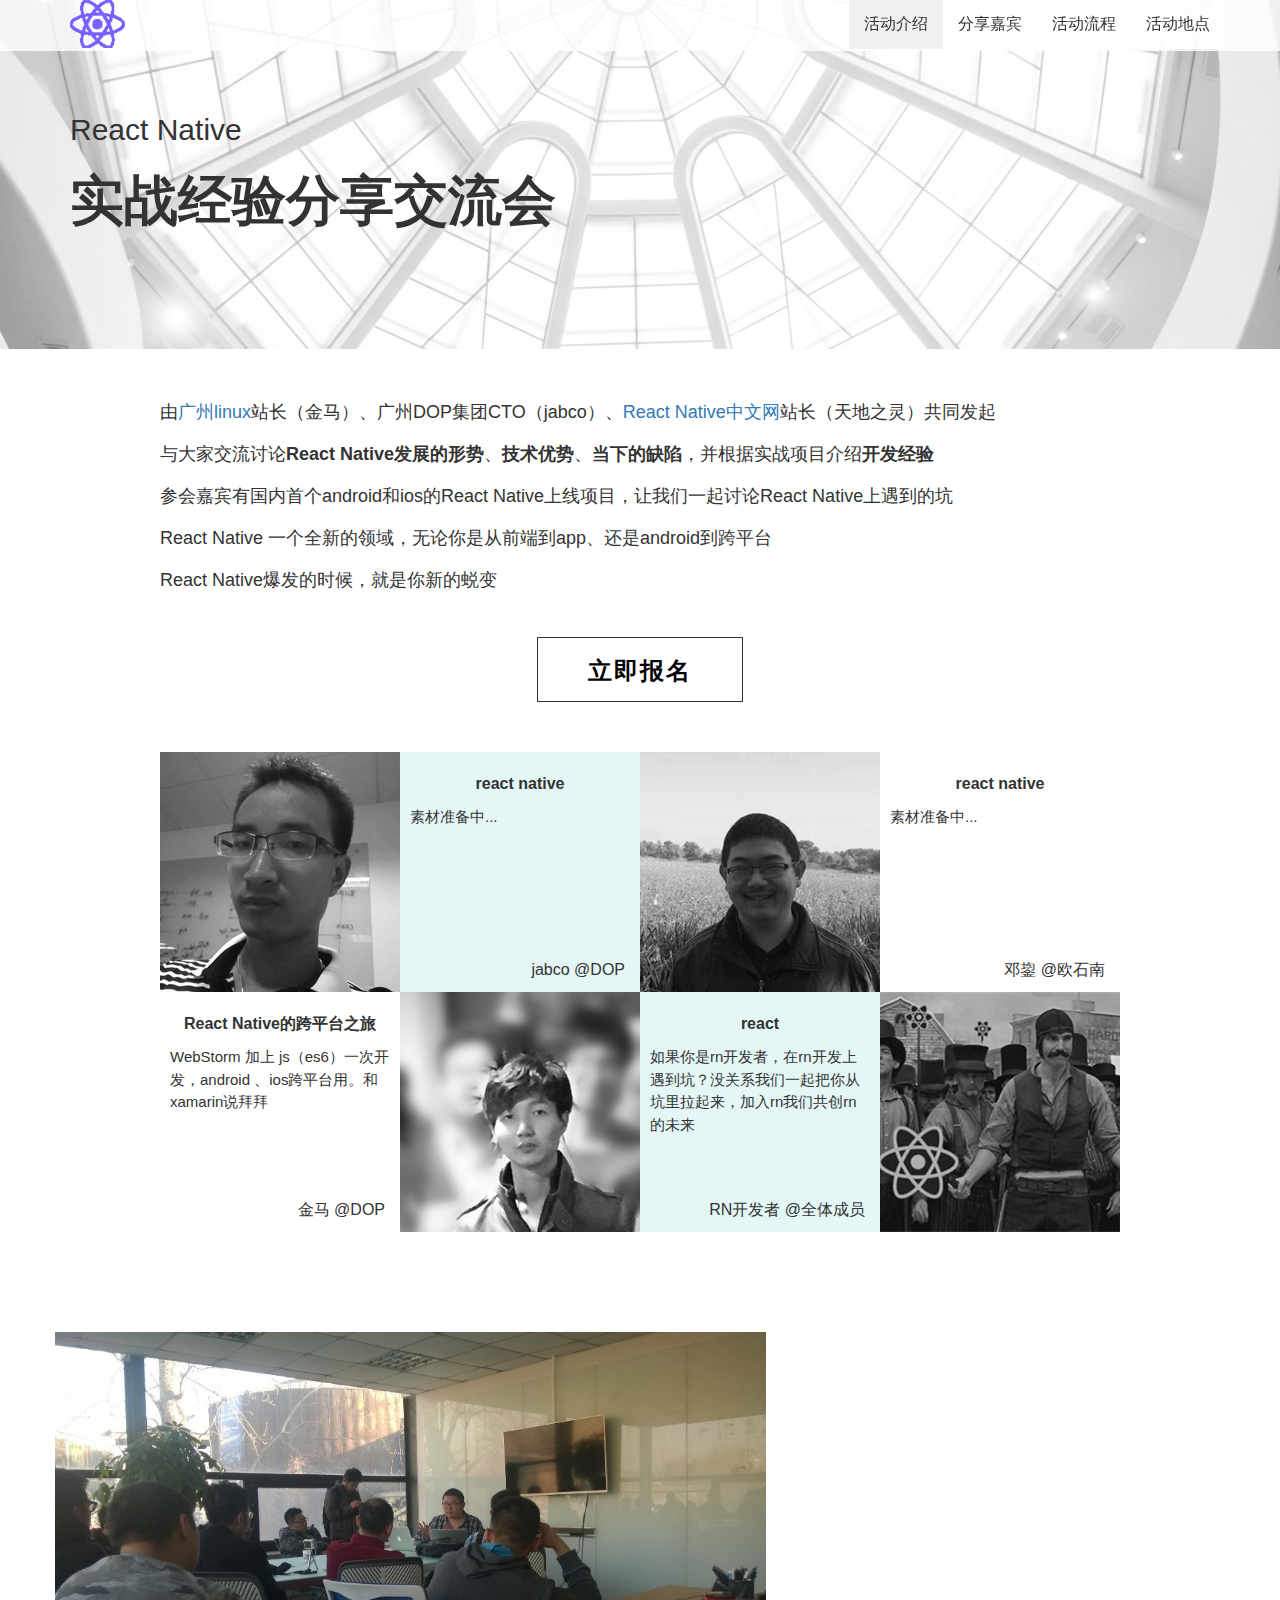
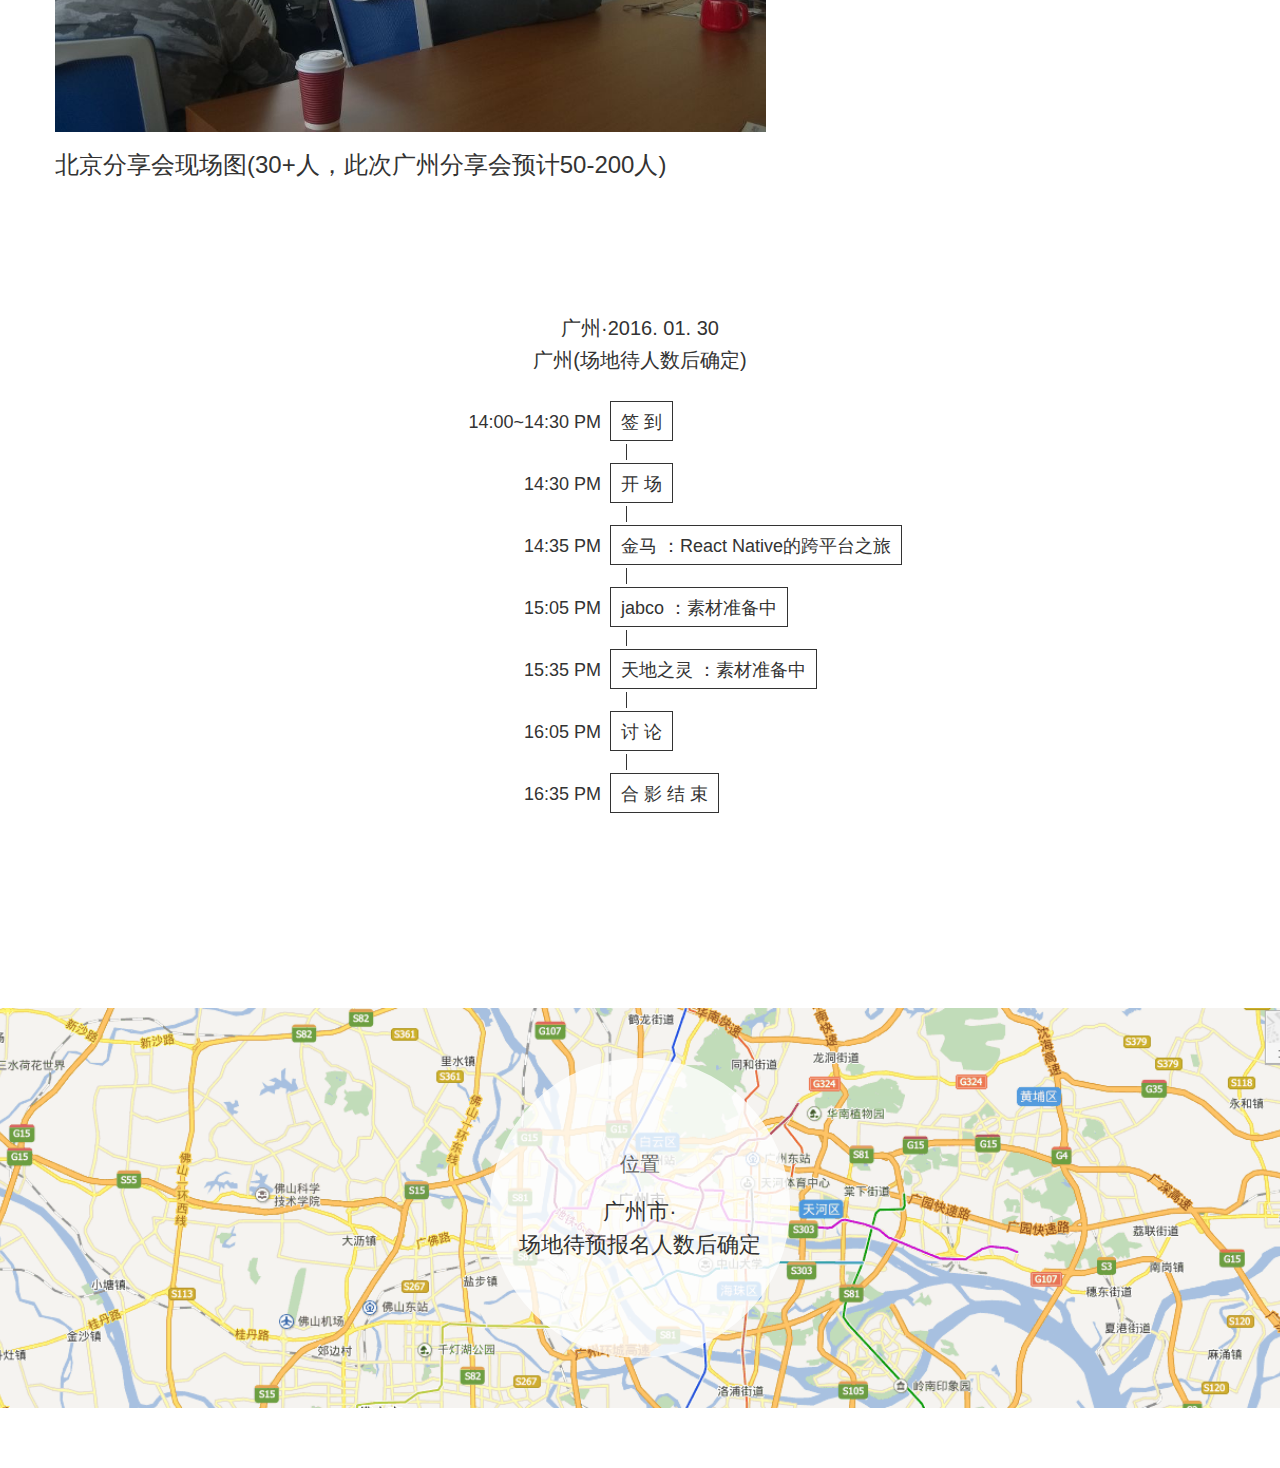
==== index.html @ f15f8cd5 "1111111111111" ====
<!DOCTYPE html>
<html lang="zh">
<head>
    <meta charset="UTF-8">
    <meta http-equiv="Content-type" name="viewport" content="initial-scale=1.0, maximum-scale=1.0, user-scalable=no, width=device-width">
    <meta name="apple-mobile-web-app-capable" content="yes"/>
    <title>React Native 实战经验分享交流会</title>
    <link rel="icon" href="favicon.ico" />
    <link rel="stylesheet" href="bundle.css">
</head>
<body data-spy="scroll" data-target="#page-navbar" data-offset="250">

<header class="navbar navbar-fixed-top" role="banner">
    <div class="container">
        <div class="navbar-header">
            <div> <img src="reactnative.png"  ></div>
            <button class="navbar-toggle collapsed" type="button" data-toggle="collapse" data-target="#page-navbar" aria-controls="page-navbar" aria-expanded="false">
                <span class="sr-only">展开导航</span>
                <span class="icon-bar"></span>
                <span class="icon-bar"></span>
                <span class="icon-bar"></span>
            </button>
        </div>
        <nav id="page-navbar" class="collapse navbar-collapse">
            <ul class="nav navbar-nav navbar-right">
                <li class="active">
                    <a class="scroll" href="#introduce" title="活动介绍">活动介绍</a>
                </li>
                <li>
                    <a class="scroll" href="#speaker" title="分享嘉宾">分享嘉宾</a>
                </li>
                <li>
                    <a class="scroll" href="#arrangement" title="活动流程">活动流程</a>
                </li>
                <li>
                    <a class="scroll" href="#position" title="活动地点">活动地点</a>
                </li>
            </ul>
        </nav>
    </div>
</header>

<section class="hero container-fluid">
    <div class="hero-content container">
        <p class="lead">
            React Native 
        </p>
        <h1>
            实战经验分享交流会
        </h1>
    </div>
</section>
<section id="introduce" class="container">
    <p>
 由<a target="_blank" href="http://www.baidu.com/s?ie=UTF-8&wd=%E5%B9%BF%E5%B7%9Elinux">广州linux</a>站长（金马）、广州DOP集团CTO（jabco）、<a target="_blank" href="http://reactnative.cn">React Native中文网</a>站长（天地之灵）共同发起
  </p>
  <p>
与大家交流讨论<strong>React Native发展的形势</strong>、<strong>技术优势</strong>、<strong>当下的缺陷</strong>，并根据实战项目介绍<strong>开发经验</strong> 
  </p>
  <p>参会嘉宾有国内首个android和ios的React Native上线项目，让我们一起讨论React Native上遇到的坑</p>
  
 <p>React Native 一个全新的领域，无论你是从前端到app、还是android到跨平台</p>

 <p>React Native爆发的时候，就是你新的蜕变</p>
 
    </p>
    <a class="register" href="http://68xg.com/reactnative/" title="立即报名" target="_blank">立即报名</a>

</section>
<section id="speaker" class="container">
    <div class="speaker-card col-md-6">
        <div class="speaker-avatar">
            <img src="1.jpg" alt="jabco @DOP">
        </div>
        <div class="speaker-intro">
            <p class="job">
                jabco @DOP
            </p>
            <p class="title">react native </p>
            <p class="desc">素材准备中...</p>
        </div>
    </div>
    <div class="speaker-card right-card inverse-card col-md-6">
        <div class="speaker-avatar">
            <img src="2.jpg" alt="邓鋆 @欧石南">
        </div>
        <div class="speaker-intro">
            <p class="job">
                邓鋆 @欧石南
            </p>
            <p class="title">react native</p>
            <p class="desc">素材准备中...</p>
        </div>
    </div>
    <div class="speaker-card inverse-card bottom-card col-md-6">
        <div class="speaker-intro">
            <p class="job">
                金马 @DOP
            </p>
            <p class="title">React Native的跨平台之旅</p>
            <p class="desc">WebStorm 加上 js（es6）一次开发，android 、ios跨平台用。和xamarin说拜拜</p>
        </div>
        <div class="speaker-avatar">
            <img src="3.jpg" alt="泽彬 @DOP">
        </div>
    </div>
    <div class="speaker-card right-card bottom-card col-md-6">
        <div class="speaker-intro">
            <p class="job">
               RN开发者 @全体成员
            </p>
            <p class="title">react</p>
            <p class="desc">如果你是rn开发者，在rn开发上遇到坑？没关系我们一起把你从坑里拉起来，加入rn我们共创rn的未来</p>
        </div>
        <div class="speaker-avatar">
            <img src="4.jpg" alt="子浩 @约约">
        </div>
    </div>
		
</section>

<section id="speaker" class="container">
		<img src="bjfxh1.jpg" height="400"><h3>北京分享会现场图(30+人，此次广州分享会预计50-200人)</h3> 
</section>

<section id="arrangement" class="container">
    <h1>
        <i class="iconfont">&#xe600;</i>
        <p>广州·2016. 01. 30</p>
        <p>广州(场地待人数后确定)</p>
    </h1>
    <ul class="schedule">
        <li>
            <div class="item">
                签  到
                <span class="time">14:00~14:30 PM</span>
            </div>
        </li>
        <li>
            <div class="item">
                开  场
                <span class="time">14:30 PM</span>
            </div>
        </li>
        <li>
            <div class="item">
                金马 ：React Native的跨平台之旅
                <span class="time">14:35 PM</span>
            </div>
        </li>
        <li>
            <div class="item">
                jabco ：素材准备中
                <span class="time">15:05 PM</span>
            </div>
        </li>
        <li>
            <div class="item">
                天地之灵 ：素材准备中
                <span class="time">15:35 PM</span>
            </div>
        </li>  
        <li>
            <div class="item">
                讨  论
                <span class="time">16:05 PM</span>
            </div>
        </li>
        <li>
            <div class="item last">
                合 影 结 束
                <span class="time">16:35 PM</span>
            </div>
        </li>
    </ul>
</section>
<section id="position" class="container-fluid">
    <div class="map-info">
        <h1>
            <i class="iconfont">&#xe601;</i>
            位置
        </h1>
        <p>
            广州市·<br/>
            场地待预报名人数后确定<br/>
             
        </p>
    </div>
</section>
<script src="bundle.js"></script>
<section class="footer container">
 
    <div class="copyright">
        <script type="text/javascript">var cnzz_protocol = (("https:" == document.location.protocol) ? " https://" : " http://");document.write(unescape("%3Cspan id='cnzz_stat_icon_5750739'%3E%3C/span%3E%3Cscript src='" + cnzz_protocol + "s6.cnzz.com/stat.php%3Fid%3D5750739%26show%3Dpic' type='text/javascript'%3E%3C/script%3E"));</script>
    </div>
</section>
 
</body>
</html>
---- bundle.css ----
/*!
 * Bootstrap v3.3.5 (http://getbootstrap.com)
 * Copyright 2011-2015 Twitter, Inc.
 * Licensed under MIT (https://github.com/twbs/bootstrap/blob/master/LICENSE)
 */

/*!
 * Generated using the Bootstrap Customizer (http://getbootstrap.com/customize/?id=74b019e244c28b40c7c8)
 * Config saved to config.json and https://gist.github.com/74b019e244c28b40c7c8
 */
/*!
 * Bootstrap v3.3.6 (http://getbootstrap.com)
 * Copyright 2011-2015 Twitter, Inc.
 * Licensed under MIT (https://github.com/twbs/bootstrap/blob/master/LICENSE)
 */
/*! normalize.css v3.0.3 | MIT License | github.com/necolas/normalize.css */html{font-family:sans-serif;-ms-text-size-adjust:100%;-webkit-text-size-adjust:100%}body{margin:0}article,aside,details,figcaption,figure,footer,header,hgroup,main,menu,nav,section,summary{display:block}audio,canvas,progress,video{display:inline-block;vertical-align:baseline}audio:not([controls]){display:none;height:0}[hidden],template{display:none}a{background-color:transparent}a:active,a:hover{outline:0}abbr[title]{border-bottom:1px dotted}b,strong{font-weight:700}dfn{font-style:italic}h1{font-size:2em;margin:.67em 0}mark{background:#ff0;color:#000}small{font-size:80%}sub,sup{font-size:75%;line-height:0;position:relative;vertical-align:baseline}sup{top:-.5em}sub{bottom:-.25em}img{border:0}svg:not(:root){overflow:hidden}figure{margin:1em 40px}hr{box-sizing:content-box;height:0}pre{overflow:auto}code,kbd,pre,samp{font-family:monospace;font-size:1em}button,input,optgroup,select,textarea{color:inherit;font:inherit;margin:0}button{overflow:visible}button,select{text-transform:none}button,html input[type=button],input[type=reset],input[type=submit]{-webkit-appearance:button;cursor:pointer}button[disabled],html input[disabled]{cursor:default}button::-moz-focus-inner,input::-moz-focus-inner{border:0;padding:0}input{line-height:normal}input[type=checkbox],input[type=radio]{box-sizing:border-box;padding:0}input[type=number]::-webkit-inner-spin-button,input[type=number]::-webkit-outer-spin-button{height:auto}input[type=search]{-webkit-appearance:textfield;box-sizing:content-box}input[type=search]::-webkit-search-cancel-button,input[type=search]::-webkit-search-decoration{-webkit-appearance:none}fieldset{border:1px solid silver;margin:0 2px;padding:.35em .625em .75em}legend{border:0;padding:0}textarea{overflow:auto}optgroup{font-weight:700}table{border-collapse:collapse;border-spacing:0}td,th{padding:0}*,:after,:before{box-sizing:border-box}html{font-size:10px;-webkit-tap-highlight-color:rgba(0,0,0,0)}body{font-family:Helvetica Neue,Helvetica,Arial,sans-serif;font-size:14px;line-height:1.42857143;color:#333;background-color:#fff}button,input,select,textarea{font-family:inherit;font-size:inherit;line-height:inherit}a{color:#337ab7;text-decoration:none}a:focus,a:hover{color:#23527c;text-decoration:underline}a:focus{outline:thin dotted;outline:5px auto -webkit-focus-ring-color;outline-offset:-2px}figure{margin:0}img{vertical-align:middle}.img-responsive{display:block;max-width:100%;height:auto}.img-rounded{border-radius:6px}.img-thumbnail{padding:4px;line-height:1.42857143;background-color:#fff;border:1px solid #ddd;border-radius:4px;-webkit-transition:all .2s ease-in-out;transition:all .2s ease-in-out;display:inline-block;max-width:100%;height:auto}.img-circle{border-radius:50%}hr{margin-top:20px;margin-bottom:20px;border:0;border-top:1px solid #eee}.sr-only{position:absolute;width:1px;height:1px;margin:-1px;padding:0;overflow:hidden;clip:rect(0,0,0,0);border:0}.sr-only-focusable:active,.sr-only-focusable:focus{position:static;width:auto;height:auto;margin:0;overflow:visible;clip:auto}[role=button]{cursor:pointer}.h1,.h2,.h3,.h4,.h5,.h6,h1,h2,h3,h4,h5,h6{font-family:inherit;font-weight:500;line-height:1.1;color:inherit}.h1 .small,.h1 small,.h2 .small,.h2 small,.h3 .small,.h3 small,.h4 .small,.h4 small,.h5 .small,.h5 small,.h6 .small,.h6 small,h1 .small,h1 small,h2 .small,h2 small,h3 .small,h3 small,h4 .small,h4 small,h5 .small,h5 small,h6 .small,h6 small{font-weight:400;line-height:1;color:#777}.h1,.h2,.h3,h1,h2,h3{margin-top:20px;margin-bottom:10px}.h1 .small,.h1 small,.h2 .small,.h2 small,.h3 .small,.h3 small,h1 .small,h1 small,h2 .small,h2 small,h3 .small,h3 small{font-size:65%}.h4,.h5,.h6,h4,h5,h6{margin-top:10px;margin-bottom:10px}.h4 .small,.h4 small,.h5 .small,.h5 small,.h6 .small,.h6 small,h4 .small,h4 small,h5 .small,h5 small,h6 .small,h6 small{font-size:75%}.h1,h1{font-size:36px}.h2,h2{font-size:30px}.h3,h3{font-size:24px}.h4,h4{font-size:18px}.h5,h5{font-size:14px}.h6,h6{font-size:12px}p{margin:0 0 10px}.lead{margin-bottom:20px;font-size:16px;font-weight:300;line-height:1.4}@media (min-width:768px){.lead{font-size:21px}}.small,small{font-size:85%}.mark,mark{background-color:#fcf8e3;padding:.2em}.text-left{text-align:left}.text-right{text-align:right}.text-center{text-align:center}.text-justify{text-align:justify}.text-nowrap{white-space:nowrap}.text-lowercase{text-transform:lowercase}.text-uppercase{text-transform:uppercase}.text-capitalize{text-transform:capitalize}.text-muted{color:#777}.text-primary{color:#337ab7}a.text-primary:focus,a.text-primary:hover{color:#286090}.text-success{color:#3c763d}a.text-success:focus,a.text-success:hover{color:#2b542c}.text-info{color:#31708f}a.text-info:focus,a.text-info:hover{color:#245269}.text-warning{color:#8a6d3b}a.text-warning:focus,a.text-warning:hover{color:#66512c}.text-danger{color:#a94442}a.text-danger:focus,a.text-danger:hover{color:#843534}.bg-primary{color:#fff;background-color:#337ab7}a.bg-primary:focus,a.bg-primary:hover{background-color:#286090}.bg-success{background-color:#dff0d8}a.bg-success:focus,a.bg-success:hover{background-color:#c1e2b3}.bg-info{background-color:#d9edf7}a.bg-info:focus,a.bg-info:hover{background-color:#afd9ee}.bg-warning{background-color:#fcf8e3}a.bg-warning:focus,a.bg-warning:hover{background-color:#f7ecb5}.bg-danger{background-color:#f2dede}a.bg-danger:focus,a.bg-danger:hover{background-color:#e4b9b9}.page-header{padding-bottom:9px;margin:40px 0 20px;border-bottom:1px solid #eee}ol,ul{margin-top:0;margin-bottom:10px}ol ol,ol ul,ul ol,ul ul{margin-bottom:0}.list-inline,.list-unstyled{padding-left:0;list-style:none}.list-inline{margin-left:-5px}.list-inline>li{display:inline-block;padding-left:5px;padding-right:5px}dl{margin-top:0;margin-bottom:20px}dd,dt{line-height:1.42857143}dt{font-weight:700}dd{margin-left:0}@media (min-width:768px){.dl-horizontal dt{float:left;width:160px;clear:left;text-align:right;overflow:hidden;text-overflow:ellipsis;white-space:nowrap}.dl-horizontal dd{margin-left:180px}}abbr[data-original-title],abbr[title]{cursor:help;border-bottom:1px dotted #777}.initialism{font-size:90%;text-transform:uppercase}blockquote{padding:10px 20px;margin:0 0 20px;font-size:17.5px;border-left:5px solid #eee}blockquote ol:last-child,blockquote p:last-child,blockquote ul:last-child{margin-bottom:0}blockquote .small,blockquote footer,blockquote small{display:block;font-size:80%;line-height:1.42857143;color:#777}blockquote .small:before,blockquote footer:before,blockquote small:before{content:'\2014   \A0'}.blockquote-reverse,blockquote.pull-right{padding-right:15px;padding-left:0;border-right:5px solid #eee;border-left:0;text-align:right}.blockquote-reverse .small:before,.blockquote-reverse footer:before,.blockquote-reverse small:before,blockquote.pull-right .small:before,blockquote.pull-right footer:before,blockquote.pull-right small:before{content:''}.blockquote-reverse .small:after,.blockquote-reverse footer:after,.blockquote-reverse small:after,blockquote.pull-right .small:after,blockquote.pull-right footer:after,blockquote.pull-right small:after{content:'\A0   \2014'}address{margin-bottom:20px;font-style:normal;line-height:1.42857143}.container{margin-right:auto;margin-left:auto;padding-left:15px;padding-right:15px}@media (min-width:768px){.container{width:750px}}@media (min-width:992px){.container{width:970px}}@media (min-width:1200px){.container{width:1170px}}.container-fluid{margin-right:auto;margin-left:auto;padding-left:15px;padding-right:15px}.row{margin-left:-15px;margin-right:-15px}.col-lg-1,.col-lg-2,.col-lg-3,.col-lg-4,.col-lg-5,.col-lg-6,.col-lg-7,.col-lg-8,.col-lg-9,.col-lg-10,.col-lg-11,.col-lg-12,.col-md-1,.col-md-2,.col-md-3,.col-md-4,.col-md-5,.col-md-6,.col-md-7,.col-md-8,.col-md-9,.col-md-10,.col-md-11,.col-md-12,.col-sm-1,.col-sm-2,.col-sm-3,.col-sm-4,.col-sm-5,.col-sm-6,.col-sm-7,.col-sm-8,.col-sm-9,.col-sm-10,.col-sm-11,.col-sm-12,.col-xs-1,.col-xs-2,.col-xs-3,.col-xs-4,.col-xs-5,.col-xs-6,.col-xs-7,.col-xs-8,.col-xs-9,.col-xs-10,.col-xs-11,.col-xs-12{position:relative;min-height:1px;padding-left:15px;padding-right:15px}.col-xs-1,.col-xs-2,.col-xs-3,.col-xs-4,.col-xs-5,.col-xs-6,.col-xs-7,.col-xs-8,.col-xs-9,.col-xs-10,.col-xs-11,.col-xs-12{float:left}.col-xs-12{width:100%}.col-xs-11{width:91.66666667%}.col-xs-10{width:83.33333333%}.col-xs-9{width:75%}.col-xs-8{width:66.66666667%}.col-xs-7{width:58.33333333%}.col-xs-6{width:50%}.col-xs-5{width:41.66666667%}.col-xs-4{width:33.33333333%}.col-xs-3{width:25%}.col-xs-2{width:16.66666667%}.col-xs-1{width:8.33333333%}.col-xs-pull-12{right:100%}.col-xs-pull-11{right:91.66666667%}.col-xs-pull-10{right:83.33333333%}.col-xs-pull-9{right:75%}.col-xs-pull-8{right:66.66666667%}.col-xs-pull-7{right:58.33333333%}.col-xs-pull-6{right:50%}.col-xs-pull-5{right:41.66666667%}.col-xs-pull-4{right:33.33333333%}.col-xs-pull-3{right:25%}.col-xs-pull-2{right:16.66666667%}.col-xs-pull-1{right:8.33333333%}.col-xs-pull-0{right:auto}.col-xs-push-12{left:100%}.col-xs-push-11{left:91.66666667%}.col-xs-push-10{left:83.33333333%}.col-xs-push-9{left:75%}.col-xs-push-8{left:66.66666667%}.col-xs-push-7{left:58.33333333%}.col-xs-push-6{left:50%}.col-xs-push-5{left:41.66666667%}.col-xs-push-4{left:33.33333333%}.col-xs-push-3{left:25%}.col-xs-push-2{left:16.66666667%}.col-xs-push-1{left:8.33333333%}.col-xs-push-0{left:auto}.col-xs-offset-12{margin-left:100%}.col-xs-offset-11{margin-left:91.66666667%}.col-xs-offset-10{margin-left:83.33333333%}.col-xs-offset-9{margin-left:75%}.col-xs-offset-8{margin-left:66.66666667%}.col-xs-offset-7{margin-left:58.33333333%}.col-xs-offset-6{margin-left:50%}.col-xs-offset-5{margin-left:41.66666667%}.col-xs-offset-4{margin-left:33.33333333%}.col-xs-offset-3{margin-left:25%}.col-xs-offset-2{margin-left:16.66666667%}.col-xs-offset-1{margin-left:8.33333333%}.col-xs-offset-0{margin-left:0}@media (min-width:768px){.col-sm-1,.col-sm-2,.col-sm-3,.col-sm-4,.col-sm-5,.col-sm-6,.col-sm-7,.col-sm-8,.col-sm-9,.col-sm-10,.col-sm-11,.col-sm-12{float:left}.col-sm-12{width:100%}.col-sm-11{width:91.66666667%}.col-sm-10{width:83.33333333%}.col-sm-9{width:75%}.col-sm-8{width:66.66666667%}.col-sm-7{width:58.33333333%}.col-sm-6{width:50%}.col-sm-5{width:41.66666667%}.col-sm-4{width:33.33333333%}.col-sm-3{width:25%}.col-sm-2{width:16.66666667%}.col-sm-1{width:8.33333333%}.col-sm-pull-12{right:100%}.col-sm-pull-11{right:91.66666667%}.col-sm-pull-10{right:83.33333333%}.col-sm-pull-9{right:75%}.col-sm-pull-8{right:66.66666667%}.col-sm-pull-7{right:58.33333333%}.col-sm-pull-6{right:50%}.col-sm-pull-5{right:41.66666667%}.col-sm-pull-4{right:33.33333333%}.col-sm-pull-3{right:25%}.col-sm-pull-2{right:16.66666667%}.col-sm-pull-1{right:8.33333333%}.col-sm-pull-0{right:auto}.col-sm-push-12{left:100%}.col-sm-push-11{left:91.66666667%}.col-sm-push-10{left:83.33333333%}.col-sm-push-9{left:75%}.col-sm-push-8{left:66.66666667%}.col-sm-push-7{left:58.33333333%}.col-sm-push-6{left:50%}.col-sm-push-5{left:41.66666667%}.col-sm-push-4{left:33.33333333%}.col-sm-push-3{left:25%}.col-sm-push-2{left:16.66666667%}.col-sm-push-1{left:8.33333333%}.col-sm-push-0{left:auto}.col-sm-offset-12{margin-left:100%}.col-sm-offset-11{margin-left:91.66666667%}.col-sm-offset-10{margin-left:83.33333333%}.col-sm-offset-9{margin-left:75%}.col-sm-offset-8{margin-left:66.66666667%}.col-sm-offset-7{margin-left:58.33333333%}.col-sm-offset-6{margin-left:50%}.col-sm-offset-5{margin-left:41.66666667%}.col-sm-offset-4{margin-left:33.33333333%}.col-sm-offset-3{margin-left:25%}.col-sm-offset-2{margin-left:16.66666667%}.col-sm-offset-1{margin-left:8.33333333%}.col-sm-offset-0{margin-left:0}}@media (min-width:992px){.col-md-1,.col-md-2,.col-md-3,.col-md-4,.col-md-5,.col-md-6,.col-md-7,.col-md-8,.col-md-9,.col-md-10,.col-md-11,.col-md-12{float:left}.col-md-12{width:100%}.col-md-11{width:91.66666667%}.col-md-10{width:83.33333333%}.col-md-9{width:75%}.col-md-8{width:66.66666667%}.col-md-7{width:58.33333333%}.col-md-6{width:50%}.col-md-5{width:41.66666667%}.col-md-4{width:33.33333333%}.col-md-3{width:25%}.col-md-2{width:16.66666667%}.col-md-1{width:8.33333333%}.col-md-pull-12{right:100%}.col-md-pull-11{right:91.66666667%}.col-md-pull-10{right:83.33333333%}.col-md-pull-9{right:75%}.col-md-pull-8{right:66.66666667%}.col-md-pull-7{right:58.33333333%}.col-md-pull-6{right:50%}.col-md-pull-5{right:41.66666667%}.col-md-pull-4{right:33.33333333%}.col-md-pull-3{right:25%}.col-md-pull-2{right:16.66666667%}.col-md-pull-1{right:8.33333333%}.col-md-pull-0{right:auto}.col-md-push-12{left:100%}.col-md-push-11{left:91.66666667%}.col-md-push-10{left:83.33333333%}.col-md-push-9{left:75%}.col-md-push-8{left:66.66666667%}.col-md-push-7{left:58.33333333%}.col-md-push-6{left:50%}.col-md-push-5{left:41.66666667%}.col-md-push-4{left:33.33333333%}.col-md-push-3{left:25%}.col-md-push-2{left:16.66666667%}.col-md-push-1{left:8.33333333%}.col-md-push-0{left:auto}.col-md-offset-12{margin-left:100%}.col-md-offset-11{margin-left:91.66666667%}.col-md-offset-10{margin-left:83.33333333%}.col-md-offset-9{margin-left:75%}.col-md-offset-8{margin-left:66.66666667%}.col-md-offset-7{margin-left:58.33333333%}.col-md-offset-6{margin-left:50%}.col-md-offset-5{margin-left:41.66666667%}.col-md-offset-4{margin-left:33.33333333%}.col-md-offset-3{margin-left:25%}.col-md-offset-2{margin-left:16.66666667%}.col-md-offset-1{margin-left:8.33333333%}.col-md-offset-0{margin-left:0}}@media (min-width:1200px){.col-lg-1,.col-lg-2,.col-lg-3,.col-lg-4,.col-lg-5,.col-lg-6,.col-lg-7,.col-lg-8,.col-lg-9,.col-lg-10,.col-lg-11,.col-lg-12{float:left}.col-lg-12{width:100%}.col-lg-11{width:91.66666667%}.col-lg-10{width:83.33333333%}.col-lg-9{width:75%}.col-lg-8{width:66.66666667%}.col-lg-7{width:58.33333333%}.col-lg-6{width:50%}.col-lg-5{width:41.66666667%}.col-lg-4{width:33.33333333%}.col-lg-3{width:25%}.col-lg-2{width:16.66666667%}.col-lg-1{width:8.33333333%}.col-lg-pull-12{right:100%}.col-lg-pull-11{right:91.66666667%}.col-lg-pull-10{right:83.33333333%}.col-lg-pull-9{right:75%}.col-lg-pull-8{right:66.66666667%}.col-lg-pull-7{right:58.33333333%}.col-lg-pull-6{right:50%}.col-lg-pull-5{right:41.66666667%}.col-lg-pull-4{right:33.33333333%}.col-lg-pull-3{right:25%}.col-lg-pull-2{right:16.66666667%}.col-lg-pull-1{right:8.33333333%}.col-lg-pull-0{right:auto}.col-lg-push-12{left:100%}.col-lg-push-11{left:91.66666667%}.col-lg-push-10{left:83.33333333%}.col-lg-push-9{left:75%}.col-lg-push-8{left:66.66666667%}.col-lg-push-7{left:58.33333333%}.col-lg-push-6{left:50%}.col-lg-push-5{left:41.66666667%}.col-lg-push-4{left:33.33333333%}.col-lg-push-3{left:25%}.col-lg-push-2{left:16.66666667%}.col-lg-push-1{left:8.33333333%}.col-lg-push-0{left:auto}.col-lg-offset-12{margin-left:100%}.col-lg-offset-11{margin-left:91.66666667%}.col-lg-offset-10{margin-left:83.33333333%}.col-lg-offset-9{margin-left:75%}.col-lg-offset-8{margin-left:66.66666667%}.col-lg-offset-7{margin-left:58.33333333%}.col-lg-offset-6{margin-left:50%}.col-lg-offset-5{margin-left:41.66666667%}.col-lg-offset-4{margin-left:33.33333333%}.col-lg-offset-3{margin-left:25%}.col-lg-offset-2{margin-left:16.66666667%}.col-lg-offset-1{margin-left:8.33333333%}.col-lg-offset-0{margin-left:0}}fieldset{margin:0;min-width:0}fieldset,legend{padding:0;border:0}legend{display:block;width:100%;margin-bottom:20px;font-size:21px;line-height:inherit;color:#333;border-bottom:1px solid #e5e5e5}label{display:inline-block;max-width:100%;margin-bottom:5px;font-weight:700}input[type=search]{box-sizing:border-box}input[type=checkbox],input[type=radio]{margin:4px 0 0;margin-top:1px\9;line-height:normal}input[type=file]{display:block}input[type=range]{display:block;width:100%}select[multiple],select[size]{height:auto}input[type=checkbox]:focus,input[type=file]:focus,input[type=radio]:focus{outline:thin dotted;outline:5px auto -webkit-focus-ring-color;outline-offset:-2px}output{padding-top:7px}.form-control,output{display:block;font-size:14px;line-height:1.42857143;color:#555}.form-control{width:100%;height:34px;padding:6px 12px;background-color:#fff;background-image:none;border:1px solid #ccc;border-radius:4px;box-shadow:inset 0 1px 1px rgba(0,0,0,.075);-webkit-transition:border-color ease-in-out .15s,-webkit-box-shadow ease-in-out .15s;transition:border-color ease-in-out .15s,box-shadow ease-in-out .15s}.form-control:focus{border-color:#66afe9;outline:0;box-shadow:inset 0 1px 1px rgba(0,0,0,.075),0 0 8px rgba(102,175,233,.6)}.form-control::-moz-placeholder{color:#999;opacity:1}.form-control:-ms-input-placeholder{color:#999}.form-control::-webkit-input-placeholder{color:#999}.form-control::-ms-expand{border:0;background-color:transparent}.form-control[disabled],.form-control[readonly],fieldset[disabled] .form-control{background-color:#eee;opacity:1}.form-control[disabled],fieldset[disabled] .form-control{cursor:not-allowed}textarea.form-control{height:auto}input[type=search]{-webkit-appearance:none}@media screen and (-webkit-min-device-pixel-ratio:0){input[type=date].form-control,input[type=datetime-local].form-control,input[type=month].form-control,input[type=time].form-control{line-height:34px}.input-group-sm input[type=date],.input-group-sm input[type=datetime-local],.input-group-sm input[type=month],.input-group-sm input[type=time],input[type=date].input-sm,input[type=datetime-local].input-sm,input[type=month].input-sm,input[type=time].input-sm{line-height:30px}.input-group-lg input[type=date],.input-group-lg input[type=datetime-local],.input-group-lg input[type=month],.input-group-lg input[type=time],input[type=date].input-lg,input[type=datetime-local].input-lg,input[type=month].input-lg,input[type=time].input-lg{line-height:46px}}.form-group{margin-bottom:15px}.checkbox,.radio{position:relative;display:block;margin-top:10px;margin-bottom:10px}.checkbox label,.radio label{min-height:20px;padding-left:20px;margin-bottom:0;font-weight:400;cursor:pointer}.checkbox-inline input[type=checkbox],.checkbox input[type=checkbox],.radio-inline input[type=radio],.radio input[type=radio]{position:absolute;margin-left:-20px;margin-top:4px\9}.checkbox+.checkbox,.radio+.radio{margin-top:-5px}.checkbox-inline,.radio-inline{position:relative;display:inline-block;padding-left:20px;margin-bottom:0;vertical-align:middle;font-weight:400;cursor:pointer}.checkbox-inline+.checkbox-inline,.radio-inline+.radio-inline{margin-top:0;margin-left:10px}.checkbox-inline.disabled,.checkbox.disabled label,.radio-inline.disabled,.radio.disabled label,fieldset[disabled] .checkbox-inline,fieldset[disabled] .checkbox label,fieldset[disabled] .radio-inline,fieldset[disabled] .radio label,fieldset[disabled] input[type=checkbox],fieldset[disabled] input[type=radio],input[type=checkbox].disabled,input[type=checkbox][disabled],input[type=radio].disabled,input[type=radio][disabled]{cursor:not-allowed}.form-control-static{padding-top:7px;padding-bottom:7px;margin-bottom:0;min-height:34px}.form-control-static.input-lg,.form-control-static.input-sm{padding-left:0;padding-right:0}.input-sm{height:30px;padding:5px 10px;font-size:12px;line-height:1.5;border-radius:3px}select.input-sm{height:30px;line-height:30px}select[multiple].input-sm,textarea.input-sm{height:auto}.form-group-sm .form-control{height:30px;padding:5px 10px;font-size:12px;line-height:1.5;border-radius:3px}.form-group-sm select.form-control{height:30px;line-height:30px}.form-group-sm select[multiple].form-control,.form-group-sm textarea.form-control{height:auto}.form-group-sm .form-control-static{height:30px;min-height:32px;padding:6px 10px;font-size:12px;line-height:1.5}.input-lg{height:46px;padding:10px 16px;font-size:18px;line-height:1.3333333;border-radius:6px}select.input-lg{height:46px;line-height:46px}select[multiple].input-lg,textarea.input-lg{height:auto}.form-group-lg .form-control{height:46px;padding:10px 16px;font-size:18px;line-height:1.3333333;border-radius:6px}.form-group-lg select.form-control{height:46px;line-height:46px}.form-group-lg select[multiple].form-control,.form-group-lg textarea.form-control{height:auto}.form-group-lg .form-control-static{height:46px;min-height:38px;padding:11px 16px;font-size:18px;line-height:1.3333333}.has-feedback{position:relative}.has-feedback .form-control{padding-right:42.5px}.form-control-feedback{position:absolute;top:0;right:0;z-index:2;display:block;width:34px;height:34px;line-height:34px;text-align:center;pointer-events:none}.form-group-lg .form-control+.form-control-feedback,.input-group-lg+.form-control-feedback,.input-lg+.form-control-feedback{width:46px;height:46px;line-height:46px}.form-group-sm .form-control+.form-control-feedback,.input-group-sm+.form-control-feedback,.input-sm+.form-control-feedback{width:30px;height:30px;line-height:30px}.has-success .checkbox,.has-success .checkbox-inline,.has-success.checkbox-inline label,.has-success.checkbox label,.has-success .control-label,.has-success .help-block,.has-success .radio,.has-success .radio-inline,.has-success.radio-inline label,.has-success.radio label{color:#3c763d}.has-success .form-control{border-color:#3c763d;box-shadow:inset 0 1px 1px rgba(0,0,0,.075)}.has-success .form-control:focus{border-color:#2b542c;box-shadow:inset 0 1px 1px rgba(0,0,0,.075),0 0 6px #67b168}.has-success .input-group-addon{color:#3c763d;border-color:#3c763d;background-color:#dff0d8}.has-success .form-control-feedback{color:#3c763d}.has-warning .checkbox,.has-warning .checkbox-inline,.has-warning.checkbox-inline label,.has-warning.checkbox label,.has-warning .control-label,.has-warning .help-block,.has-warning .radio,.has-warning .radio-inline,.has-warning.radio-inline label,.has-warning.radio label{color:#8a6d3b}.has-warning .form-control{border-color:#8a6d3b;box-shadow:inset 0 1px 1px rgba(0,0,0,.075)}.has-warning .form-control:focus{border-color:#66512c;box-shadow:inset 0 1px 1px rgba(0,0,0,.075),0 0 6px #c0a16b}.has-warning .input-group-addon{color:#8a6d3b;border-color:#8a6d3b;background-color:#fcf8e3}.has-warning .form-control-feedback{color:#8a6d3b}.has-error .checkbox,.has-error .checkbox-inline,.has-error.checkbox-inline label,.has-error.checkbox label,.has-error .control-label,.has-error .help-block,.has-error .radio,.has-error .radio-inline,.has-error.radio-inline label,.has-error.radio label{color:#a94442}.has-error .form-control{border-color:#a94442;box-shadow:inset 0 1px 1px rgba(0,0,0,.075)}.has-error .form-control:focus{border-color:#843534;box-shadow:inset 0 1px 1px rgba(0,0,0,.075),0 0 6px #ce8483}.has-error .input-group-addon{color:#a94442;border-color:#a94442;background-color:#f2dede}.has-error .form-control-feedback{color:#a94442}.has-feedback label~.form-control-feedback{top:25px}.has-feedback label.sr-only~.form-control-feedback{top:0}.help-block{display:block;margin-top:5px;margin-bottom:10px;color:#737373}@media (min-width:768px){.form-inline .form-group{display:inline-block;margin-bottom:0;vertical-align:middle}.form-inline .form-control{display:inline-block;width:auto;vertical-align:middle}.form-inline .form-control-static{display:inline-block}.form-inline .input-group{display:inline-table;vertical-align:middle}.form-inline .input-group .form-control,.form-inline .input-group .input-group-addon,.form-inline .input-group .input-group-btn{width:auto}.form-inline .input-group>.form-control{width:100%}.form-inline .control-label{margin-bottom:0;vertical-align:middle}.form-inline .checkbox,.form-inline .radio{display:inline-block;margin-top:0;margin-bottom:0;vertical-align:middle}.form-inline .checkbox label,.form-inline .radio label{padding-left:0}.form-inline .checkbox input[type=checkbox],.form-inline .radio input[type=radio]{position:relative;margin-left:0}.form-inline .has-feedback .form-control-feedback{top:0}}.form-horizontal .checkbox,.form-horizontal .checkbox-inline,.form-horizontal .radio,.form-horizontal .radio-inline{margin-top:0;margin-bottom:0;padding-top:7px}.form-horizontal .checkbox,.form-horizontal .radio{min-height:27px}.form-horizontal .form-group{margin-left:-15px;margin-right:-15px}@media (min-width:768px){.form-horizontal .control-label{text-align:right;margin-bottom:0;padding-top:7px}}.form-horizontal .has-feedback .form-control-feedback{right:15px}@media (min-width:768px){.form-horizontal .form-group-lg .control-label{padding-top:11px;font-size:18px}}@media (min-width:768px){.form-horizontal .form-group-sm .control-label{padding-top:6px;font-size:12px}}.fade{opacity:0;-webkit-transition:opacity .15s linear;transition:opacity .15s linear}.fade.in{opacity:1}.collapse{display:none}.collapse.in{display:block}tr.collapse.in{display:table-row}tbody.collapse.in{display:table-row-group}.collapsing{position:relative;height:0;overflow:hidden;-webkit-transition-property:height,visibility;transition-property:height,visibility;-webkit-transition-duration:.35s;transition-duration:.35s;-webkit-transition-timing-function:ease;transition-timing-function:ease}.nav{margin-bottom:0;padding-left:0;list-style:none}.nav>li,.nav>li>a{position:relative;display:block}.nav>li>a{padding:10px 15px}.nav>li>a:focus,.nav>li>a:hover{text-decoration:none;background-color:#eee}.nav>li.disabled>a{color:#777}.nav>li.disabled>a:focus,.nav>li.disabled>a:hover{color:#777;text-decoration:none;background-color:transparent;cursor:not-allowed}.nav .open>a,.nav .open>a:focus,.nav .open>a:hover{background-color:#eee;border-color:#337ab7}.nav .nav-divider{height:1px;margin:9px 0;overflow:hidden;background-color:#e5e5e5}.nav>li>a>img{max-width:none}.nav-tabs{border-bottom:1px solid #ddd}.nav-tabs>li{float:left;margin-bottom:-1px}.nav-tabs>li>a{margin-right:2px;line-height:1.42857143;border:1px solid transparent;border-radius:4px 4px 0 0}.nav-tabs>li>a:hover{border-color:#eee #eee #ddd}.nav-tabs>li.active>a,.nav-tabs>li.active>a:focus,.nav-tabs>li.active>a:hover{color:#555;background-color:#fff;border:1px solid #ddd;border-bottom-color:transparent;cursor:default}.nav-tabs.nav-justified{width:100%;border-bottom:0}.nav-tabs.nav-justified>li{float:none}.nav-tabs.nav-justified>li>a{text-align:center;margin-bottom:5px}.nav-tabs.nav-justified>.dropdown .dropdown-menu{top:auto;left:auto}@media (min-width:768px){.nav-tabs.nav-justified>li{display:table-cell;width:1%}.nav-tabs.nav-justified>li>a{margin-bottom:0}}.nav-tabs.nav-justified>li>a{margin-right:0;border-radius:4px}.nav-tabs.nav-justified>.active>a,.nav-tabs.nav-justified>.active>a:focus,.nav-tabs.nav-justified>.active>a:hover{border:1px solid #ddd}@media (min-width:768px){.nav-tabs.nav-justified>li>a{border-bottom:1px solid #ddd;border-radius:4px 4px 0 0}.nav-tabs.nav-justified>.active>a,.nav-tabs.nav-justified>.active>a:focus,.nav-tabs.nav-justified>.active>a:hover{border-bottom-color:#fff}}.nav-pills>li{float:left}.nav-pills>li>a{border-radius:4px}.nav-pills>li+li{margin-left:2px}.nav-pills>li.active>a,.nav-pills>li.active>a:focus,.nav-pills>li.active>a:hover{color:#fff;background-color:#337ab7}.nav-stacked>li{float:none}.nav-stacked>li+li{margin-top:2px;margin-left:0}.nav-justified{width:100%}.nav-justified>li{float:none}.nav-justified>li>a{text-align:center;margin-bottom:5px}.nav-justified>.dropdown .dropdown-menu{top:auto;left:auto}@media (min-width:768px){.nav-justified>li{display:table-cell;width:1%}.nav-justified>li>a{margin-bottom:0}}.nav-tabs-justified{border-bottom:0}.nav-tabs-justified>li>a{margin-right:0;border-radius:4px}.nav-tabs-justified>.active>a,.nav-tabs-justified>.active>a:focus,.nav-tabs-justified>.active>a:hover{border:1px solid #ddd}@media (min-width:768px){.nav-tabs-justified>li>a{border-bottom:1px solid #ddd;border-radius:4px 4px 0 0}.nav-tabs-justified>.active>a,.nav-tabs-justified>.active>a:focus,.nav-tabs-justified>.active>a:hover{border-bottom-color:#fff}}.tab-content>.tab-pane{display:none}.tab-content>.active{display:block}.nav-tabs .dropdown-menu{margin-top:-1px;border-top-right-radius:0;border-top-left-radius:0}.navbar{position:relative;min-height:50px;margin-bottom:20px;border:1px solid transparent}@media (min-width:768px){.navbar{border-radius:4px}}@media (min-width:768px){.navbar-header{float:left}}.navbar-collapse{overflow-x:visible;padding-right:15px;padding-left:15px;border-top:1px solid transparent;box-shadow:inset 0 1px 0 hsla(0,0%,100%,.1);-webkit-overflow-scrolling:touch}.navbar-collapse.in{overflow-y:auto}@media (min-width:768px){.navbar-collapse{width:auto;border-top:0;box-shadow:none}.navbar-collapse.collapse{display:block!important;height:auto!important;padding-bottom:0;overflow:visible!important}.navbar-collapse.in{overflow-y:visible}.navbar-fixed-bottom .navbar-collapse,.navbar-fixed-top .navbar-collapse,.navbar-static-top .navbar-collapse{padding-left:0;padding-right:0}}.navbar-fixed-bottom .navbar-collapse,.navbar-fixed-top .navbar-collapse{max-height:340px}@media (max-device-width:480px) and (orientation:landscape){.navbar-fixed-bottom .navbar-collapse,.navbar-fixed-top .navbar-collapse{max-height:200px}}.container-fluid>.navbar-collapse,.container-fluid>.navbar-header,.container>.navbar-collapse,.container>.navbar-header{margin-right:-15px;margin-left:-15px}@media (min-width:768px){.container-fluid>.navbar-collapse,.container-fluid>.navbar-header,.container>.navbar-collapse,.container>.navbar-header{margin-right:0;margin-left:0}}.navbar-static-top{z-index:1000;border-width:0 0 1px}@media (min-width:768px){.navbar-static-top{border-radius:0}}.navbar-fixed-bottom,.navbar-fixed-top{position:fixed;right:0;left:0;z-index:1030}@media (min-width:768px){.navbar-fixed-bottom,.navbar-fixed-top{border-radius:0}}.navbar-fixed-top{top:0;border-width:0 0 1px}.navbar-fixed-bottom{bottom:0;margin-bottom:0;border-width:1px 0 0}.navbar-brand{float:left;padding:15px;font-size:18px;line-height:20px;height:50px}.navbar-brand:focus,.navbar-brand:hover{text-decoration:none}.navbar-brand>img{display:block}@media (min-width:768px){.navbar>.container-fluid .navbar-brand,.navbar>.container .navbar-brand{margin-left:-15px}}.navbar-toggle{position:relative;float:right;margin-right:15px;padding:9px 10px;margin-top:8px;margin-bottom:8px;background-color:transparent;background-image:none;border:1px solid transparent;border-radius:4px}.navbar-toggle:focus{outline:0}.navbar-toggle .icon-bar{display:block;width:22px;height:2px;border-radius:1px}.navbar-toggle .icon-bar+.icon-bar{margin-top:4px}@media (min-width:768px){.navbar-toggle{display:none}}.navbar-nav{margin:7.5px -15px}.navbar-nav>li>a{padding-top:10px;padding-bottom:10px;line-height:20px}@media (max-width:767px){.navbar-nav .open .dropdown-menu{position:static;float:none;width:auto;margin-top:0;background-color:transparent;border:0;box-shadow:none}.navbar-nav .open .dropdown-menu .dropdown-header,.navbar-nav .open .dropdown-menu>li>a{padding:5px 15px 5px 25px}.navbar-nav .open .dropdown-menu>li>a{line-height:20px}.navbar-nav .open .dropdown-menu>li>a:focus,.navbar-nav .open .dropdown-menu>li>a:hover{background-image:none}}@media (min-width:768px){.navbar-nav{float:left;margin:0}.navbar-nav>li{float:left}.navbar-nav>li>a{padding-top:15px;padding-bottom:15px}}.navbar-form{margin:8px -15px;padding:10px 15px;border-top:1px solid transparent;border-bottom:1px solid transparent;box-shadow:inset 0 1px 0 hsla(0,0%,100%,.1),0 1px 0 hsla(0,0%,100%,.1)}@media (min-width:768px){.navbar-form .form-group{display:inline-block;margin-bottom:0;vertical-align:middle}.navbar-form .form-control{display:inline-block;width:auto;vertical-align:middle}.navbar-form .form-control-static{display:inline-block}.navbar-form .input-group{display:inline-table;vertical-align:middle}.navbar-form .input-group .form-control,.navbar-form .input-group .input-group-addon,.navbar-form .input-group .input-group-btn{width:auto}.navbar-form .input-group>.form-control{width:100%}.navbar-form .control-label{margin-bottom:0;vertical-align:middle}.navbar-form .checkbox,.navbar-form .radio{display:inline-block;margin-top:0;margin-bottom:0;vertical-align:middle}.navbar-form .checkbox label,.navbar-form .radio label{padding-left:0}.navbar-form .checkbox input[type=checkbox],.navbar-form .radio input[type=radio]{position:relative;margin-left:0}.navbar-form .has-feedback .form-control-feedback{top:0}}@media (max-width:767px){.navbar-form .form-group{margin-bottom:5px}.navbar-form .form-group:last-child{margin-bottom:0}}@media (min-width:768px){.navbar-form{width:auto;border:0;margin-left:0;margin-right:0;padding-top:0;padding-bottom:0;box-shadow:none}}.navbar-nav>li>.dropdown-menu{margin-top:0;border-top-right-radius:0;border-top-left-radius:0}.navbar-fixed-bottom .navbar-nav>li>.dropdown-menu{margin-bottom:0;border-top-right-radius:4px;border-top-left-radius:4px;border-bottom-right-radius:0;border-bottom-left-radius:0}.navbar-btn{margin-top:8px;margin-bottom:8px}.navbar-btn.btn-sm{margin-top:10px;margin-bottom:10px}.navbar-btn.btn-xs{margin-top:14px;margin-bottom:14px}.navbar-text{margin-top:15px;margin-bottom:15px}@media (min-width:768px){.navbar-text{float:left;margin-left:15px;margin-right:15px}}@media (min-width:768px){.navbar-left{float:left!important}.navbar-right{float:right!important;margin-right:-15px}.navbar-right~.navbar-right{margin-right:0}}.navbar-default{background-color:#f8f8f8;border-color:#e7e7e7}.navbar-default .navbar-brand{color:#777}.navbar-default .navbar-brand:focus,.navbar-default .navbar-brand:hover{color:#5e5e5e;background-color:transparent}.navbar-default .navbar-nav>li>a,.navbar-default .navbar-text{color:#777}.navbar-default .navbar-nav>li>a:focus,.navbar-default .navbar-nav>li>a:hover{color:#333;background-color:transparent}.navbar-default .navbar-nav>.active>a,.navbar-default .navbar-nav>.active>a:focus,.navbar-default .navbar-nav>.active>a:hover{color:#555;background-color:#e7e7e7}.navbar-default .navbar-nav>.disabled>a,.navbar-default .navbar-nav>.disabled>a:focus,.navbar-default .navbar-nav>.disabled>a:hover{color:#ccc;background-color:transparent}.navbar-default .navbar-toggle{border-color:#ddd}.navbar-default .navbar-toggle:focus,.navbar-default .navbar-toggle:hover{background-color:#ddd}.navbar-default .navbar-toggle .icon-bar{background-color:#888}.navbar-default .navbar-collapse,.navbar-default .navbar-form{border-color:#e7e7e7}.navbar-default .navbar-nav>.open>a,.navbar-default .navbar-nav>.open>a:focus,.navbar-default .navbar-nav>.open>a:hover{background-color:#e7e7e7;color:#555}@media (max-width:767px){.navbar-default .navbar-nav .open .dropdown-menu>li>a{color:#777}.navbar-default .navbar-nav .open .dropdown-menu>li>a:focus,.navbar-default .navbar-nav .open .dropdown-menu>li>a:hover{color:#333;background-color:transparent}.navbar-default .navbar-nav .open .dropdown-menu>.active>a,.navbar-default .navbar-nav .open .dropdown-menu>.active>a:focus,.navbar-default .navbar-nav .open .dropdown-menu>.active>a:hover{color:#555;background-color:#e7e7e7}.navbar-default .navbar-nav .open .dropdown-menu>.disabled>a,.navbar-default .navbar-nav .open .dropdown-menu>.disabled>a:focus,.navbar-default .navbar-nav .open .dropdown-menu>.disabled>a:hover{color:#ccc;background-color:transparent}}.navbar-default .navbar-link{color:#777}.navbar-default .navbar-link:hover{color:#333}.navbar-default .btn-link{color:#777}.navbar-default .btn-link:focus,.navbar-default .btn-link:hover{color:#333}.navbar-default .btn-link[disabled]:focus,.navbar-default .btn-link[disabled]:hover,fieldset[disabled] .navbar-default .btn-link:focus,fieldset[disabled] .navbar-default .btn-link:hover{color:#ccc}.navbar-inverse{background-color:#222;border-color:#080808}.navbar-inverse .navbar-brand{color:#9d9d9d}.navbar-inverse .navbar-brand:focus,.navbar-inverse .navbar-brand:hover{color:#fff;background-color:transparent}.navbar-inverse .navbar-nav>li>a,.navbar-inverse .navbar-text{color:#9d9d9d}.navbar-inverse .navbar-nav>li>a:focus,.navbar-inverse .navbar-nav>li>a:hover{color:#fff;background-color:transparent}.navbar-inverse .navbar-nav>.active>a,.navbar-inverse .navbar-nav>.active>a:focus,.navbar-inverse .navbar-nav>.active>a:hover{color:#fff;background-color:#080808}.navbar-inverse .navbar-nav>.disabled>a,.navbar-inverse .navbar-nav>.disabled>a:focus,.navbar-inverse .navbar-nav>.disabled>a:hover{color:#444;background-color:transparent}.navbar-inverse .navbar-toggle{border-color:#333}.navbar-inverse .navbar-toggle:focus,.navbar-inverse .navbar-toggle:hover{background-color:#333}.navbar-inverse .navbar-toggle .icon-bar{background-color:#fff}.navbar-inverse .navbar-collapse,.navbar-inverse .navbar-form{border-color:#101010}.navbar-inverse .navbar-nav>.open>a,.navbar-inverse .navbar-nav>.open>a:focus,.navbar-inverse .navbar-nav>.open>a:hover{background-color:#080808;color:#fff}@media (max-width:767px){.navbar-inverse .navbar-nav .open .dropdown-menu>.dropdown-header{border-color:#080808}.navbar-inverse .navbar-nav .open .dropdown-menu .divider{background-color:#080808}.navbar-inverse .navbar-nav .open .dropdown-menu>li>a{color:#9d9d9d}.navbar-inverse .navbar-nav .open .dropdown-menu>li>a:focus,.navbar-inverse .navbar-nav .open .dropdown-menu>li>a:hover{color:#fff;background-color:transparent}.navbar-inverse .navbar-nav .open .dropdown-menu>.active>a,.navbar-inverse .navbar-nav .open .dropdown-menu>.active>a:focus,.navbar-inverse .navbar-nav .open .dropdown-menu>.active>a:hover{color:#fff;background-color:#080808}.navbar-inverse .navbar-nav .open .dropdown-menu>.disabled>a,.navbar-inverse .navbar-nav .open .dropdown-menu>.disabled>a:focus,.navbar-inverse .navbar-nav .open .dropdown-menu>.disabled>a:hover{color:#444;background-color:transparent}}.navbar-inverse .navbar-link{color:#9d9d9d}.navbar-inverse .navbar-link:hover{color:#fff}.navbar-inverse .btn-link{color:#9d9d9d}.navbar-inverse .btn-link:focus,.navbar-inverse .btn-link:hover{color:#fff}.navbar-inverse .btn-link[disabled]:focus,.navbar-inverse .btn-link[disabled]:hover,fieldset[disabled] .navbar-inverse .btn-link:focus,fieldset[disabled] .navbar-inverse .btn-link:hover{color:#444}.clearfix:after,.clearfix:before,.container-fluid:after,.container-fluid:before,.container:after,.container:before,.dl-horizontal dd:after,.dl-horizontal dd:before,.form-horizontal .form-group:after,.form-horizontal .form-group:before,.nav:after,.nav:before,.navbar-collapse:after,.navbar-collapse:before,.navbar-header:after,.navbar-header:before,.navbar:after,.navbar:before,.row:after,.row:before{content:" ";display:table}.clearfix:after,.container-fluid:after,.container:after,.dl-horizontal dd:after,.form-horizontal .form-group:after,.nav:after,.navbar-collapse:after,.navbar-header:after,.navbar:after,.row:after{clear:both}.center-block{display:block;margin-left:auto;margin-right:auto}.pull-right{float:right!important}.pull-left{float:left!important}.hide{display:none!important}.show{display:block!important}.invisible{visibility:hidden}.text-hide{font:0/0 a;color:transparent;text-shadow:none;background-color:transparent;border:0}.hidden{display:none!important}.affix{position:fixed}@-ms-viewport{width:device-width}.visible-lg,.visible-lg-block,.visible-lg-inline,.visible-lg-inline-block,.visible-md,.visible-md-block,.visible-md-inline,.visible-md-inline-block,.visible-sm,.visible-sm-block,.visible-sm-inline,.visible-sm-inline-block,.visible-xs,.visible-xs-block,.visible-xs-inline,.visible-xs-inline-block{display:none!important}@media (max-width:767px){.visible-xs{display:block!important}table.visible-xs{display:table!important}tr.visible-xs{display:table-row!important}td.visible-xs,th.visible-xs{display:table-cell!important}}@media (max-width:767px){.visible-xs-block{display:block!important}}@media (max-width:767px){.visible-xs-inline{display:inline!important}}@media (max-width:767px){.visible-xs-inline-block{display:inline-block!important}}@media (min-width:768px) and (max-width:991px){.visible-sm{display:block!important}table.visible-sm{display:table!important}tr.visible-sm{display:table-row!important}td.visible-sm,th.visible-sm{display:table-cell!important}}@media (min-width:768px) and (max-width:991px){.visible-sm-block{display:block!important}}@media (min-width:768px) and (max-width:991px){.visible-sm-inline{display:inline!important}}@media (min-width:768px) and (max-width:991px){.visible-sm-inline-block{display:inline-block!important}}@media (min-width:992px) and (max-width:1199px){.visible-md{display:block!important}table.visible-md{display:table!important}tr.visible-md{display:table-row!important}td.visible-md,th.visible-md{display:table-cell!important}}@media (min-width:992px) and (max-width:1199px){.visible-md-block{display:block!important}}@media (min-width:992px) and (max-width:1199px){.visible-md-inline{display:inline!important}}@media (min-width:992px) and (max-width:1199px){.visible-md-inline-block{display:inline-block!important}}@media (min-width:1200px){.visible-lg{display:block!important}table.visible-lg{display:table!important}tr.visible-lg{display:table-row!important}td.visible-lg,th.visible-lg{display:table-cell!important}}@media (min-width:1200px){.visible-lg-block{display:block!important}}@media (min-width:1200px){.visible-lg-inline{display:inline!important}}@media (min-width:1200px){.visible-lg-inline-block{display:inline-block!important}}@media (max-width:767px){.hidden-xs{display:none!important}}@media (min-width:768px) and (max-width:991px){.hidden-sm{display:none!important}}@media (min-width:992px) and (max-width:1199px){.hidden-md{display:none!important}}@media (min-width:1200px){.hidden-lg{display:none!important}}.visible-print{display:none!important}@media print{.visible-print{display:block!important}table.visible-print{display:table!important}tr.visible-print{display:table-row!important}td.visible-print,th.visible-print{display:table-cell!important}}.visible-print-block{display:none!important}@media print{.visible-print-block{display:block!important}}.visible-print-inline{display:none!important}@media print{.visible-print-inline{display:inline!important}}.visible-print-inline-block{display:none!important}@media print{.visible-print-inline-block{display:inline-block!important}}@media print{.hidden-print{display:none!important}}body,html{min-width:100%;overflow-x:hidden}body{font:12px/1.5 webfont,Tahoma,Arial,SimHei,sans-serif;position:relative}.iconfont{font-family:iconfont;font-style:normal;-webkit-font-smoothing:antialiased;-webkit-text-stroke-width:.2px;-moz-osx-font-smoothing:grayscale}.navbar{background-color:hsla(0,0%,100%,.8);margin-bottom:0;height:51px}.navbar .logo{display:inline-block;position:relative;top:-4px;font-size:40px;height:51px}.navbar .navbar-nav{font-size:16px;margin-top:-1px}.navbar .navbar-nav li{background-color:hsla(0,0%,100%,.8)}.navbar .navbar-nav li.active{background-color:#f0f0f0}.navbar .navbar-nav a{color:#333}.navbar .navbar-nav a:hover{background-color:hsla(0,0%,94%,.4)}.navbar .navbar-toggle .icon-bar{background-color:#333}.navbar .navbar-toggle:hover{background-color:#eee;border-color:#eee}.hero{padding:0;margin-top:-51px;height:400px;background:url('TB1orD.KVXXXXb2XFXXXXXXXXXX-1600-1651.jpg') no-repeat center;background-size:cover;position:relative}.hero .hero-content{margin-top:160px}.hero .hero-content .lead{font-size:30px}.hero .hero-content h1{font-size:54px;font-weight:700}#introduce{padding:50px 0 0;font-size:18px;text-align:center;position:relative}#introduce p{text-align:left;margin-bottom:15px;padding:0 20px}#introduce .register{margin-top:28px;display:inline-block;padding:15px 50px 12px;color:#000;font-size:24px;font-weight:900;letter-spacing:2px;border:1px solid #333;text-decoration:none;-webkit-transition:background-color .5s,color .5s;transition:background-color .5s,color .5s}#introduce .register:hover{background-color:#000;color:#fff}#speaker{padding:50px 0 30px;margin-bottom:20px}#speaker .speaker-card{padding:0;font-size:0;text-align:center}#speaker .speaker-card .speaker-avatar{width:240px;height:240px;vertical-align:top;display:inline-block}#speaker .speaker-card .speaker-avatar img{width:100%;height:100%;-webkit-filter:grayscale(100%);filter:grayscale(100%);-webkit-transition:all .5s ease-out;transition:all .5s ease-out}#speaker .speaker-card .speaker-avatar img:hover{-webkit-filter:grayscale(0);filter:grayscale(0)}#speaker .speaker-card .speaker-intro{width:240px;height:240px;position:relative;vertical-align:top;display:inline-block;background-color:#fff;font-size:16px}#speaker .speaker-card .speaker-intro .title{margin-top:20px;text-align:center;font-weight:900}#speaker .speaker-card .speaker-intro .desc{padding:0 10px;text-align:left;font-size:15px}#speaker .speaker-card .speaker-intro .job{width:100%;padding:0 15px;position:absolute;text-align:right;left:0;bottom:0}#speaker .speaker-card:nth-of-type(1) .speaker-intro,#speaker .speaker-card:nth-of-type(4) .speaker-intro{background-color:#e4f7f6}#arrangement{position:relative;height:720px;margin-bottom:50px}#arrangement h1{text-align:center;font-size:20px}#arrangement h1 i{margin-bottom:15px;display:inline-block;font-size:40px}#arrangement .schedule{position:absolute;left:50%;width:330px;margin-top:20px;margin-left:-30px;padding:0;list-style:none}#arrangement .schedule li{font-size:0}#arrangement .schedule li .item{display:inline-block;padding:0 10px;height:40px;line-height:40px;border:1px solid #333;text-align:left;font-size:18px;position:relative;margin-bottom:22px}#arrangement .schedule li .item .time{display:inline-block;position:absolute;left:-150px;top:0;width:140px;text-align:right;font-size:18px}#arrangement .schedule li .item:after{display:block;width:1px;height:16px;content:' ';background-color:#333;position:absolute;left:15px;bottom:-20px}#arrangement .schedule li .item.last:after{display:none}#position{height:400px;position:relative;background:url('map.png') no-repeat center;background-size:cover}#position .map-info{position:absolute;width:300px;height:300px;background-color:hsla(0,0%,100%,.8);top:50px;left:50%;margin-left:-150px;border-radius:50%}#position .map-info h1{text-align:center;font-size:20px;margin-top:65px;color:#666}#position .map-info h1 i{display:block;margin-bottom:3px;font-size:24px}#position .map-info p{margin-top:20px;font-size:22px;text-align:center}.footer{font-size:0;padding:50px 15px 10px;text-align:center}.footer .fed-logo{width:60px;height:45px;line-height:45px;font-size:40px;text-align:center;color:#ccc}.footer .copyright,.footer .fed-logo{display:inline-block;vertical-align:middle}.footer .copyright{margin-left:10px;color:#ddd;position:relative}.footer .copyright .rights{font-size:12px;color:#999;margin-bottom:0}.qrcode{position:absolute;bottom:10px;right:20px;width:86px;height:86px;display:block;background:url('//img.alicdn.com/tps/TB1roZoKVXXXXcWXFXXXXXXXXXX-86-86.jpg') no-repeat center;background-size:cover}@media (max-width:454px){#speaker .speaker-intro{background-color:#e4f7f6!important}#speaker .speaker-intro .title{margin-top:5px!important}#speaker .speaker-intro .job{margin-top:20px;margin-bottom:0!important;position:static!important}#speaker .bottom-card,#speaker .bottom-card.inverse-card,#speaker .bottom-card.inverse-card .speaker-avatar,#speaker .bottom-card.inverse-card .speaker-intro,#speaker .bottom-card .speaker-avatar,#speaker .bottom-card .speaker-intro{-webkit-transform:scaleY(-1);transform:scaleY(-1)}#arrangement .schedule{margin-left:-50px!important}#arrangement .schedule .item,#arrangement .schedule .time{font-size:12px!important}.qrcode{bottom:27px}}@media (max-width:564px){.hero{background-image:url('//img.alicdn.com/tps/TB1orD.KVXXXXb2XFXXXXXXXXXX-1600-1651.jpg_670x670Q50.jpg')!important}.qrcode{width:43px;height:43px}}@media (min-width:370px) and (max-width:484px){.qrcode{bottom:40px}}@media (max-width:992px){#speaker .inverse-card,#speaker .inverse-card .speaker-avatar,#speaker .inverse-card .speaker-intro{-webkit-transform:scaleX(-1);transform:scaleX(-1)}}@media (min-width:992px){#introduce{width:1000px}#speaker .speaker-card{text-align:right}#speaker .speaker-card.right-card{text-align:left}}@media (min-width:1200px){#introduce{width:1000px}#speaker .speaker-card{text-align:right}#speaker .speaker-card.right-card{text-align:left}}
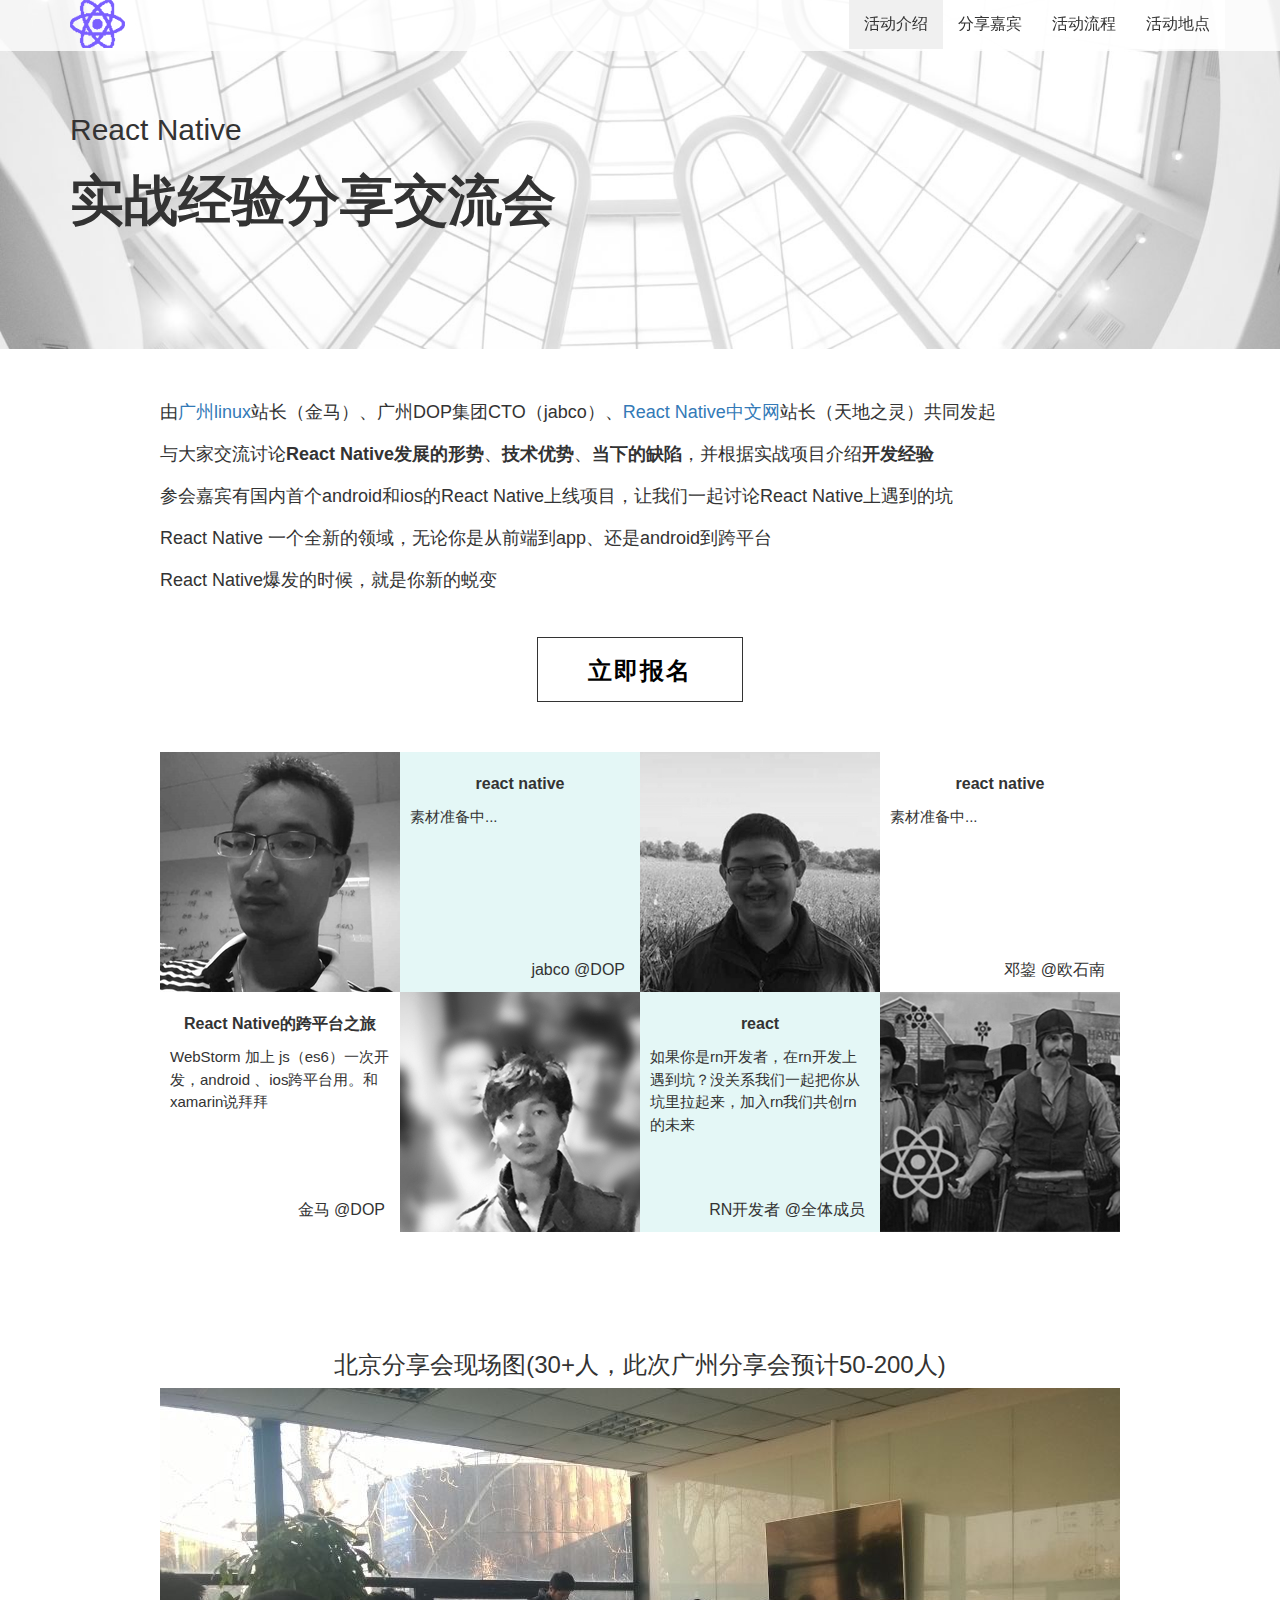
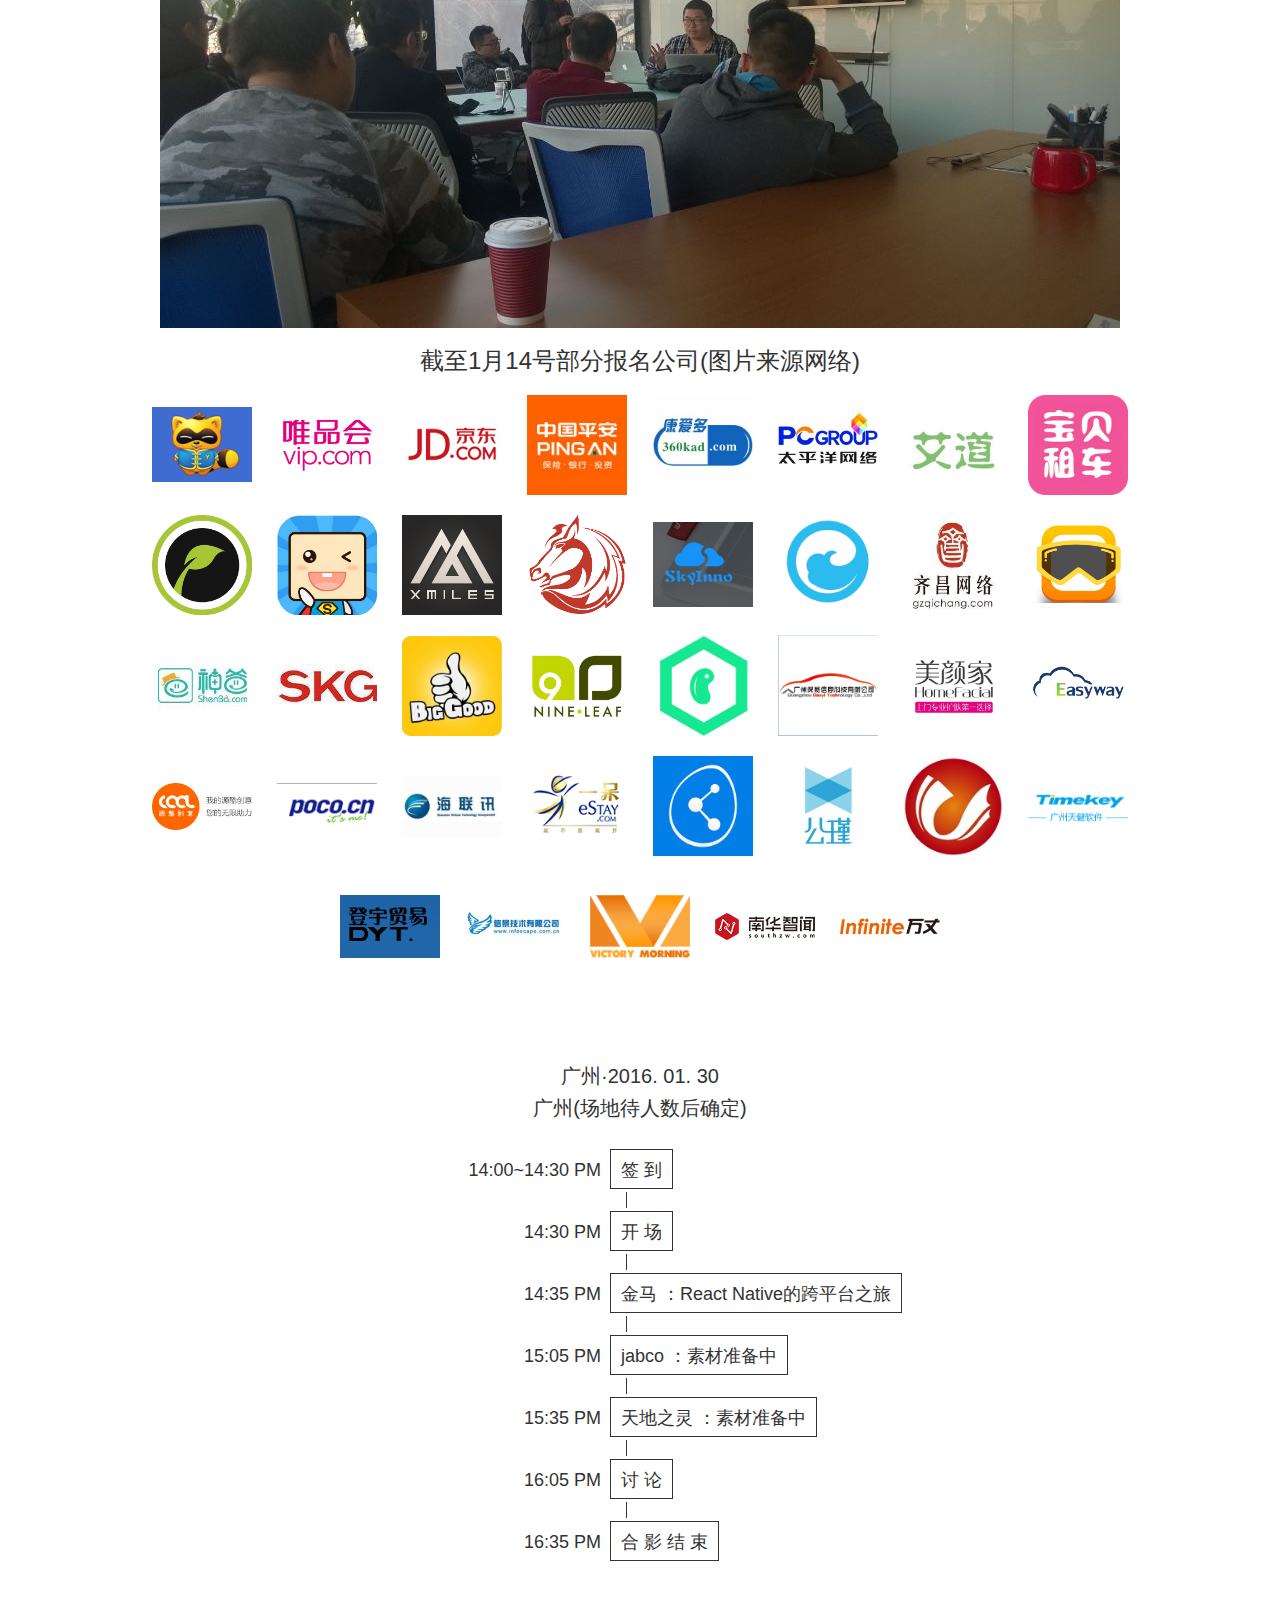
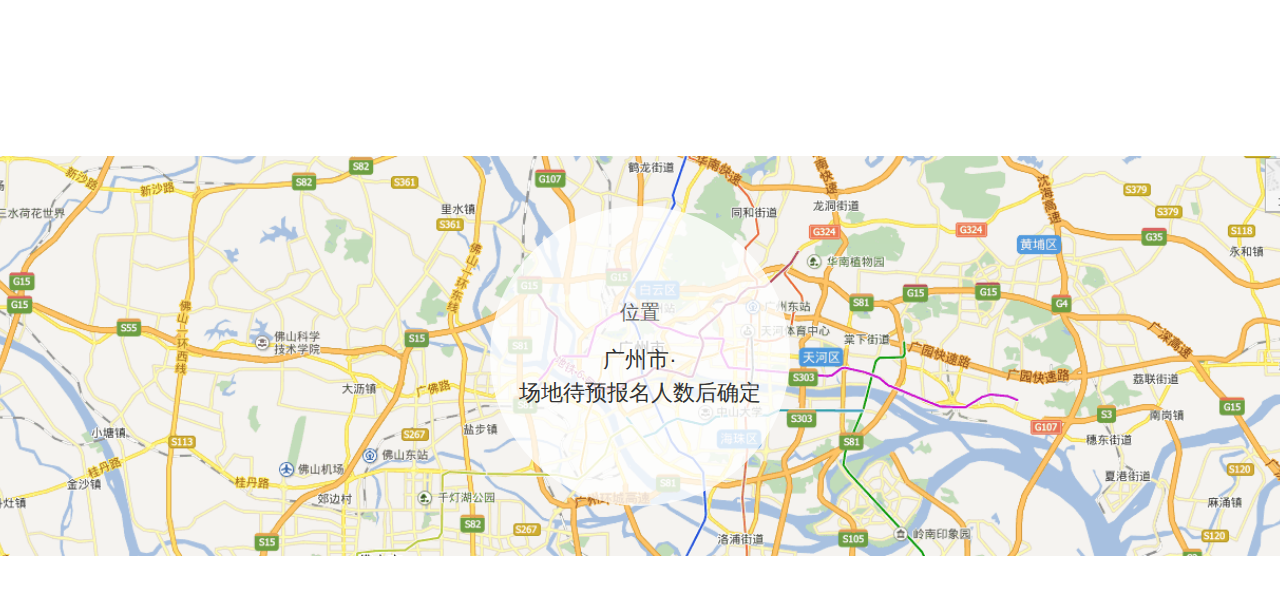
==== commit a9187d49: "111111111111" ====
--- a/index.html
+++ b/index.html
@@ -119,8 +119,48 @@
 		
 </section>
 
-<section id="speaker" class="container">
-		<img src="bjfxh1.jpg" height="400"><h3>北京分享会现场图(30+人，此次广州分享会预计50-200人)</h3> 
+<section id="introduce" class="container">
+<h3>北京分享会现场图(30+人，此次广州分享会预计50-200人)</h3>  <img src="bjfxh1.jpg" height="100%" />
+<h3>截至1月14号部分报名公司(图片来源网络)</h3>
+ 
+<img src="comlogo/1.png" width="100"  style="margin:10px" />
+<img src="comlogo/2.jpg" width="100"  style="margin:10px" />
+<img src="comlogo/3.jpg" width="100"  style="margin:10px" />
+<img src="comlogo/4.jpg" width="100"  style="margin:10px" />
+<img src="comlogo/5.jpg" width="100"  style="margin:10px" />
+<img src="comlogo/6.jpg" width="100"  style="margin:10px" />
+<img src="comlogo/7.jpg" width="100"  style="margin:10px" />
+<img src="comlogo/8.jpg" width="100"  style="margin:10px" />
+<img src="comlogo/9.jpg" width="100"  style="margin:10px" />
+<img src="comlogo/10.jpg" width="100"  style="margin:10px" />
+<img src="comlogo/11.png" width="100"  style="margin:10px" />
+<img src="comlogo/12.png" width="100"  style="margin:10px" />
+<img src="comlogo/13.png" width="100"  style="margin:10px" />
+<img src="comlogo/14.jpg" width="100"  style="margin:10px" />
+<img src="comlogo/15.jpg" width="100"  style="margin:10px" />
+<img src="comlogo/16.png" width="100"  style="margin:10px" />
+<img src="comlogo/17.jpg" width="100"  style="margin:10px" />
+<img src="comlogo/18.jpg" width="100"  style="margin:10px" />
+<img src="comlogo/19.png" width="100"  style="margin:10px" />
+<img src="comlogo/20.jpg" width="100"  style="margin:10px" />
+<img src="comlogo/21.png" width="100"  style="margin:10px" />
+<img src="comlogo/22.png" width="100"  style="margin:10px" />
+<img src="comlogo/23.jpg" width="100"  style="margin:10px" />
+<img src="comlogo/24.jpg" width="100"  style="margin:10px" />
+<img src="comlogo/25.png" width="100"  style="margin:10px" />
+<img src="comlogo/26.png" width="100"  style="margin:10px" />
+<img src="comlogo/27.jpg" width="100"  style="margin:10px" />
+<img src="comlogo/28.jpg" width="100"  style="margin:10px" />
+<img src="comlogo/29.png" width="100"  style="margin:10px" />
+<img src="comlogo/30.jpg" width="100"  style="margin:10px" />
+<img src="comlogo/31.jpg" width="100"  style="margin:10px" />
+<img src="comlogo/32.png" width="100"  style="margin:10px" />
+<img src="comlogo/33.png" width="100"  style="margin:10px" />
+<img src="comlogo/34.jpg" width="100"  style="margin:10px" />
+<img src="comlogo/35.png" width="100"  style="margin:10px" />
+<img src="comlogo/36.png" width="100"  style="margin:10px" /> 
+<img src="comlogo/37.png" width="100"  style="margin:10px" /> 
+
 </section>
 
 <section id="arrangement" class="container">
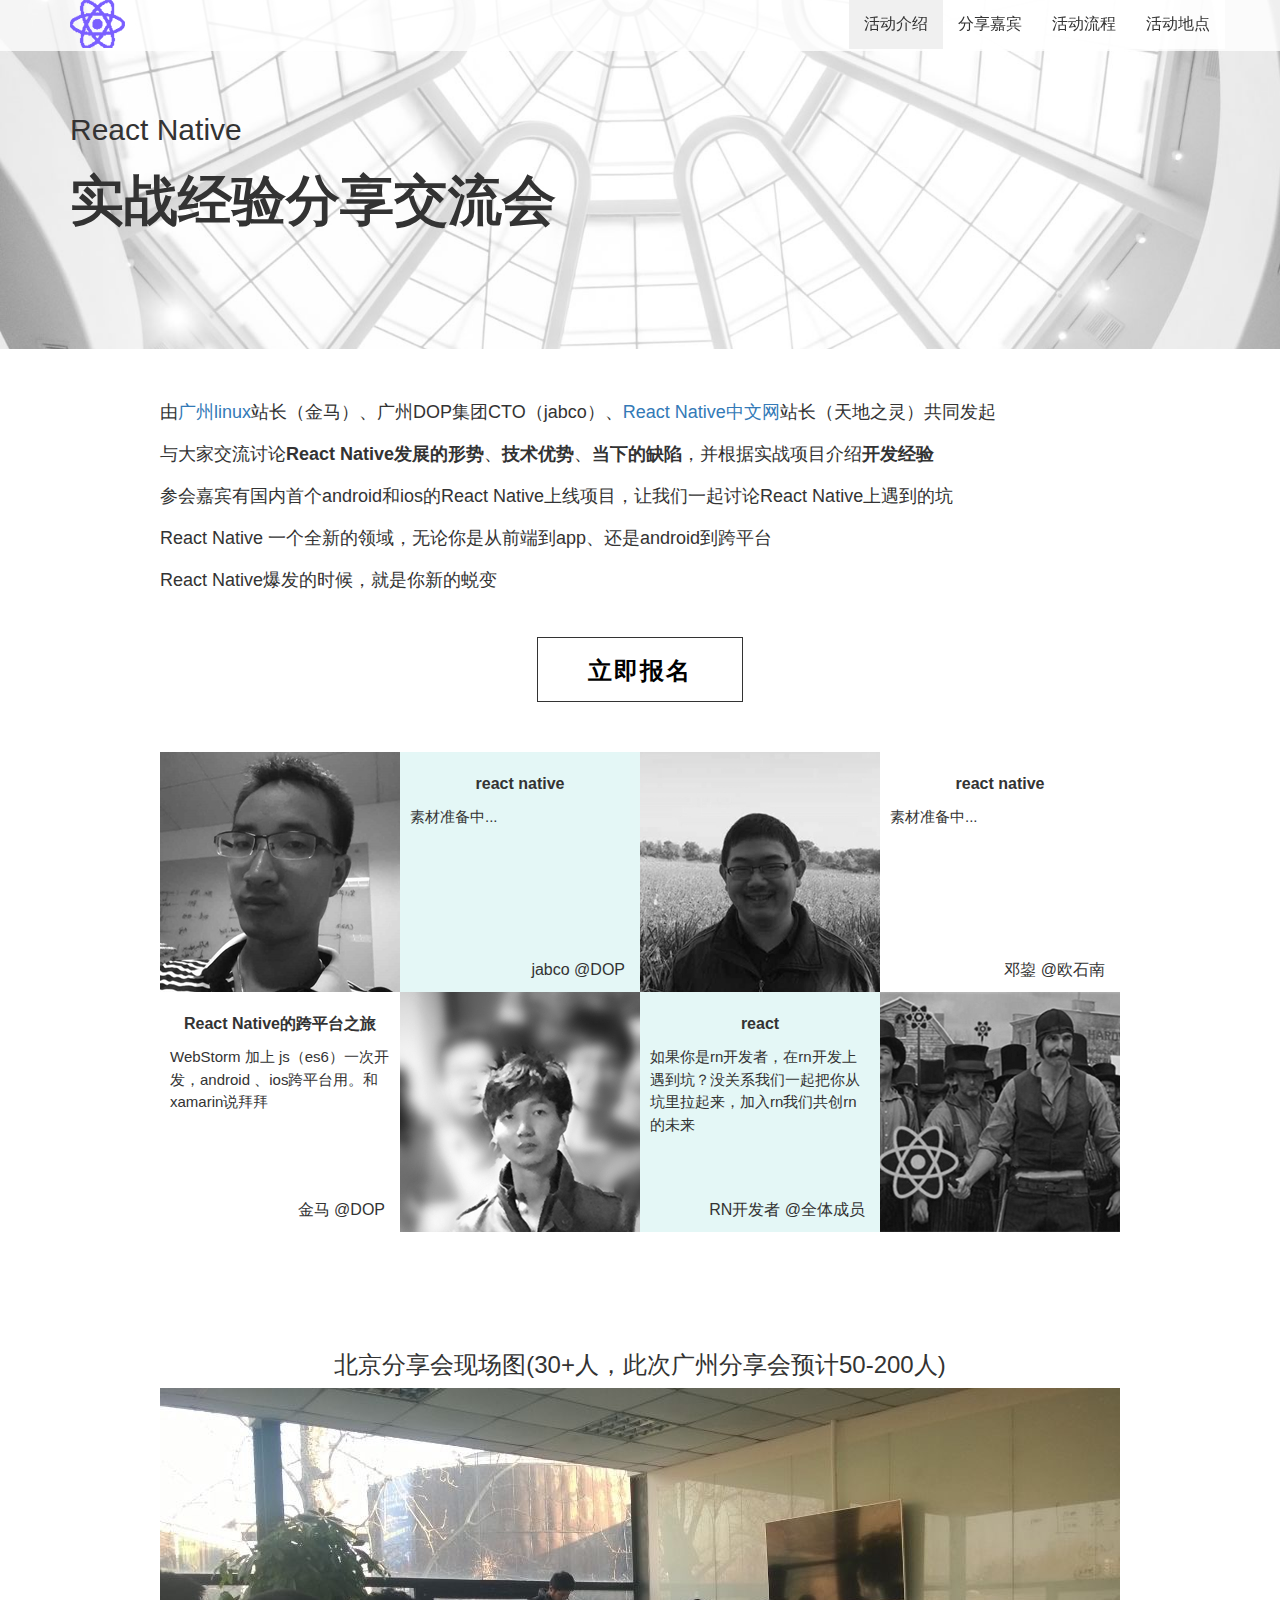
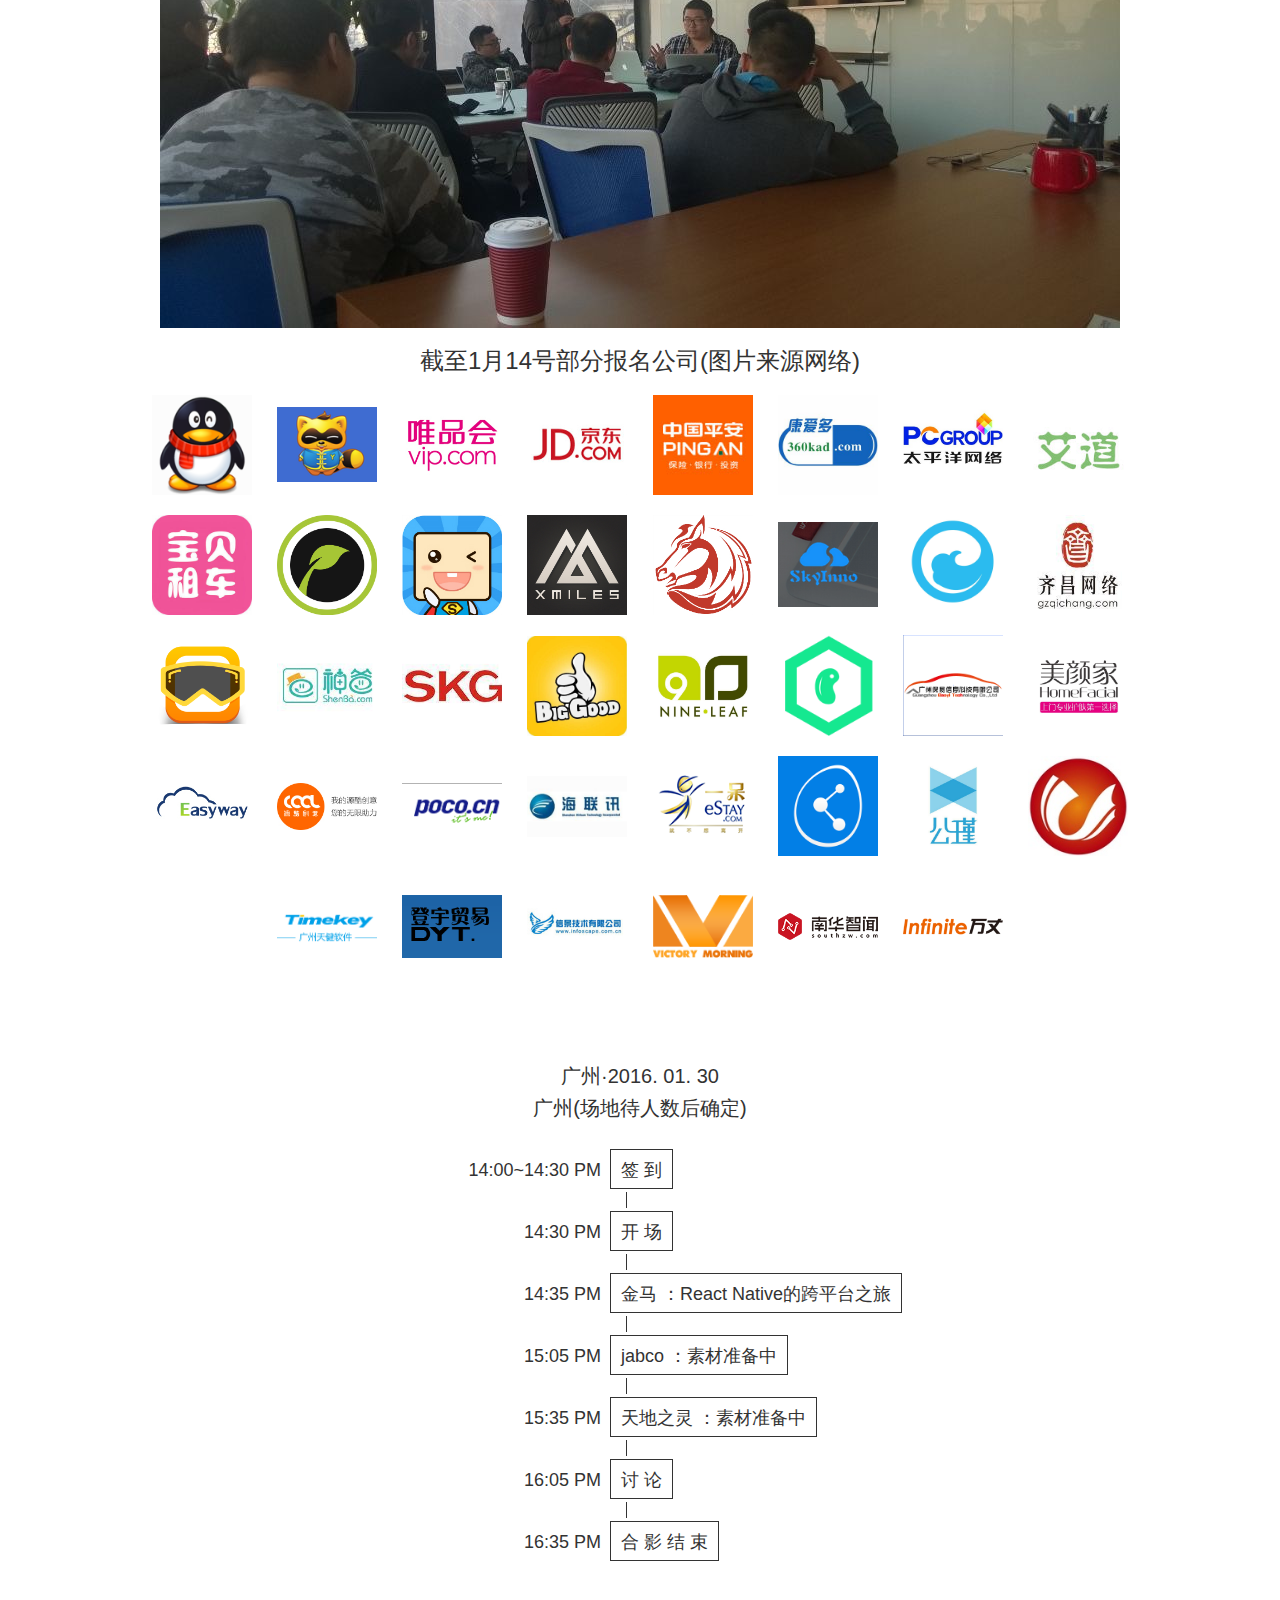
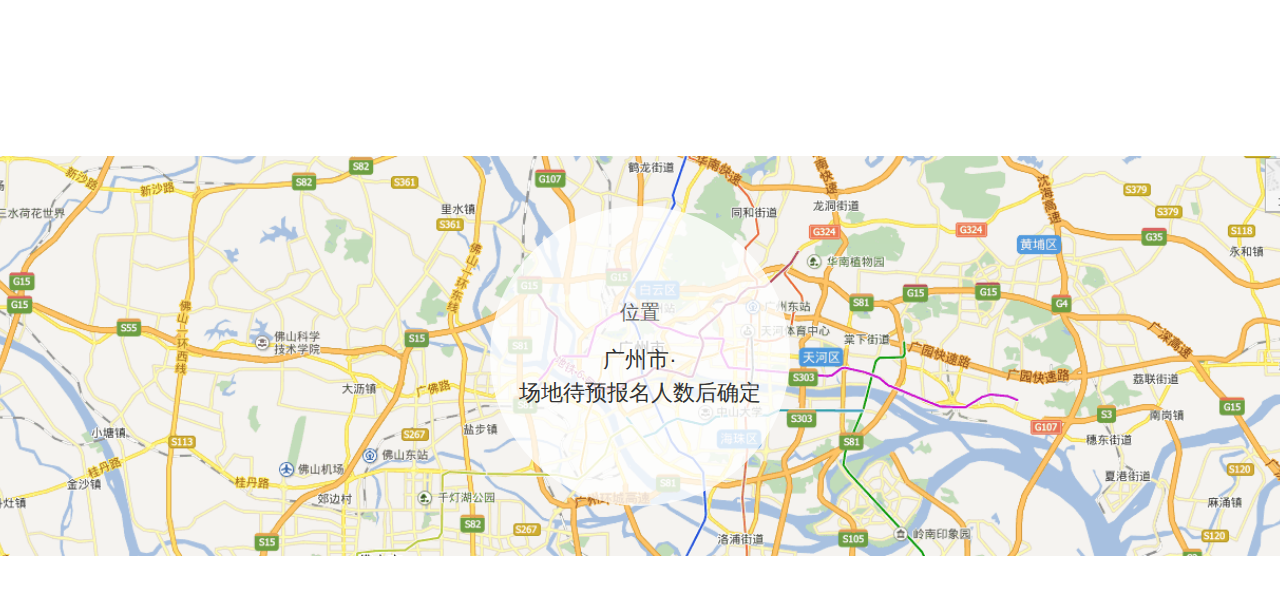
==== commit f27a5134: "11111111111111" ====
--- a/index.html
+++ b/index.html
@@ -122,7 +122,8 @@
 <section id="introduce" class="container">
 <h3>北京分享会现场图(30+人，此次广州分享会预计50-200人)</h3>  <img src="bjfxh1.jpg" height="100%" />
 <h3>截至1月14号部分报名公司(图片来源网络)</h3>
- 
+
+<img src="comlogo/0.png" width="100"  style="margin:10px" />
 <img src="comlogo/1.png" width="100"  style="margin:10px" />
 <img src="comlogo/2.jpg" width="100"  style="margin:10px" />
 <img src="comlogo/3.jpg" width="100"  style="margin:10px" />
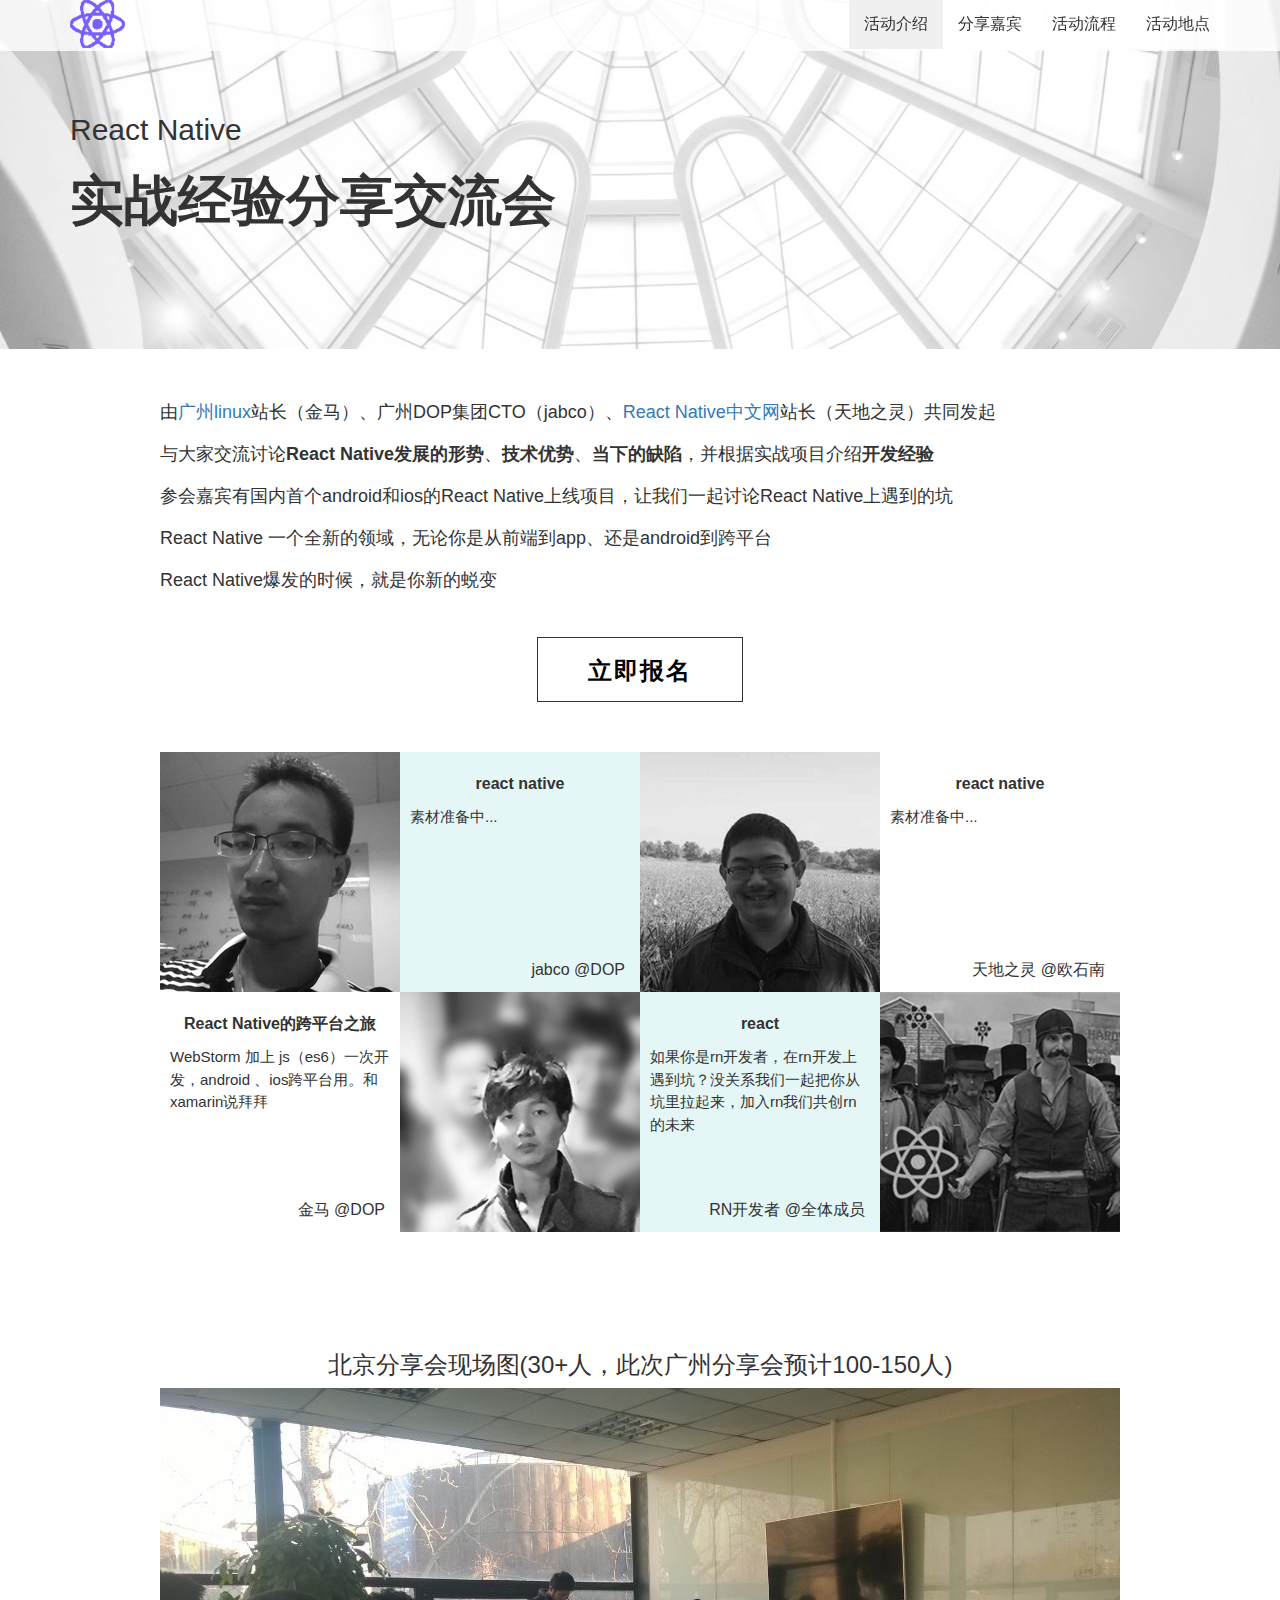
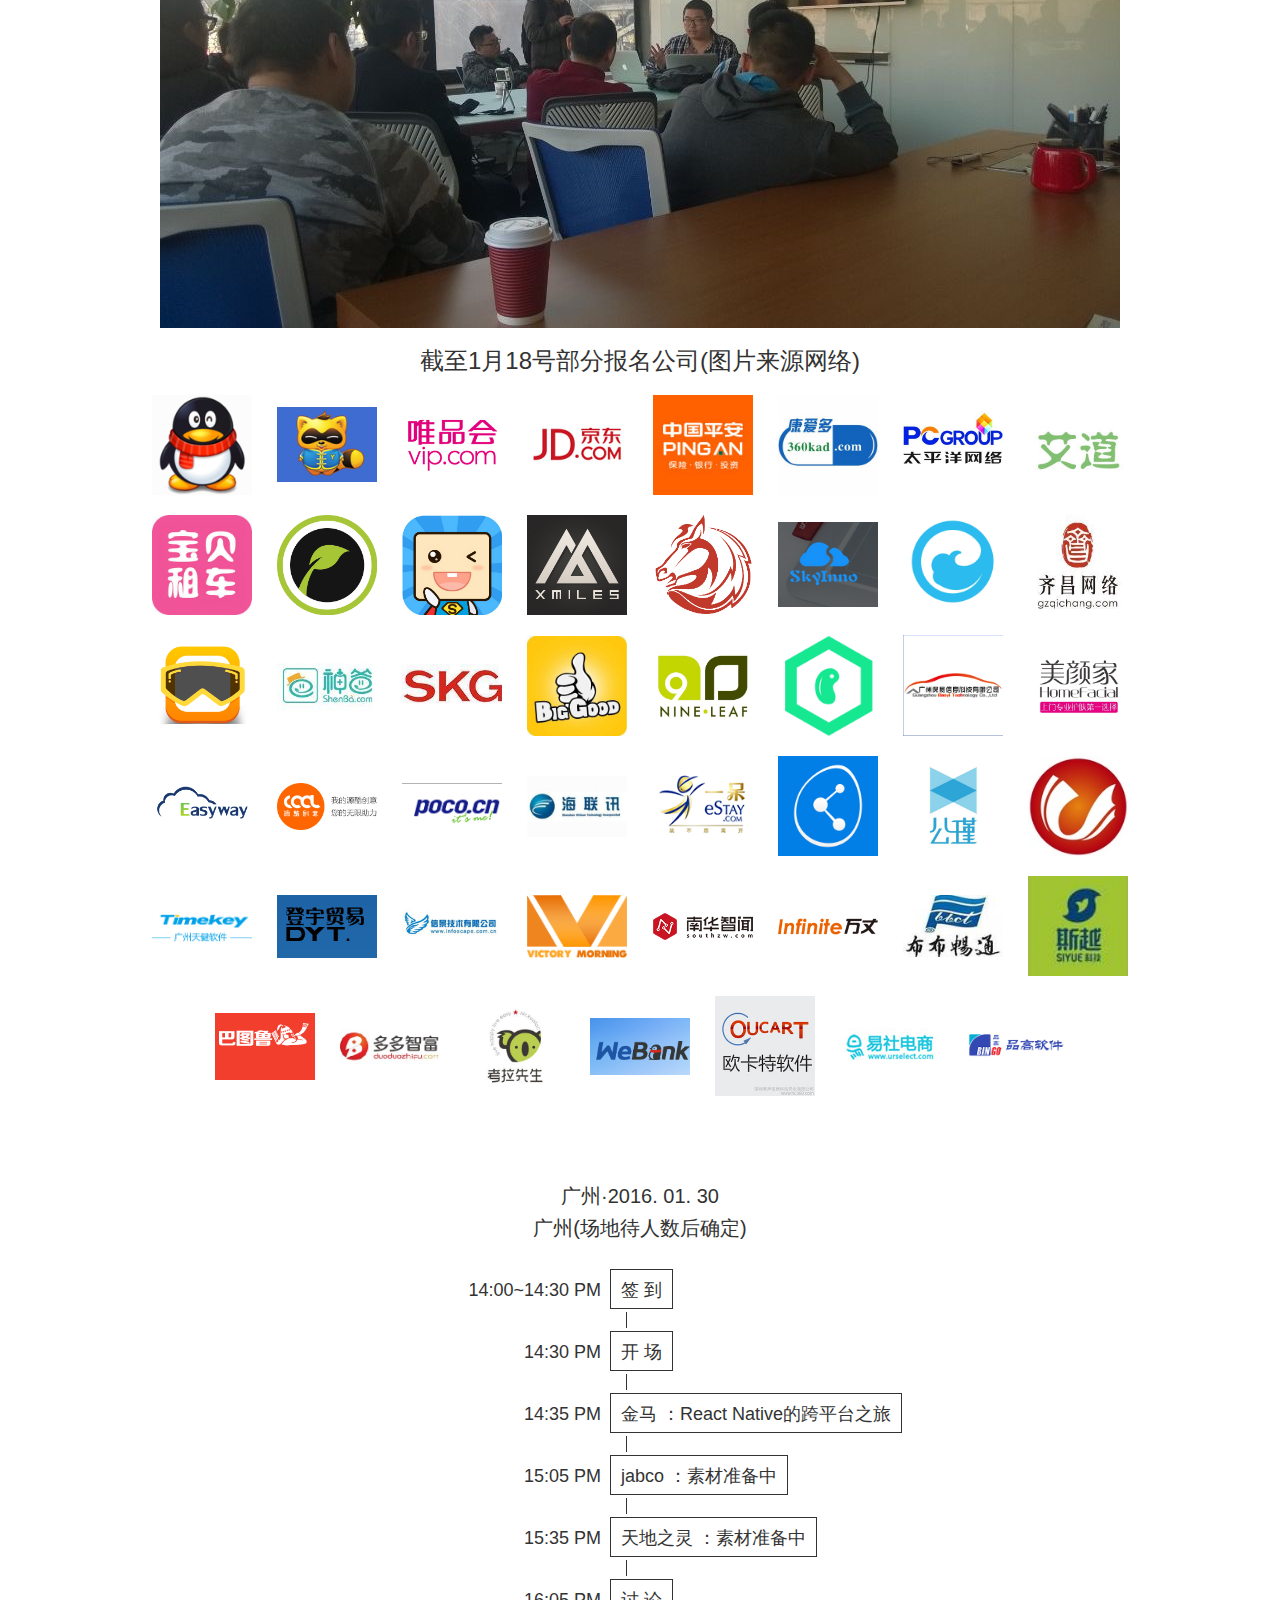
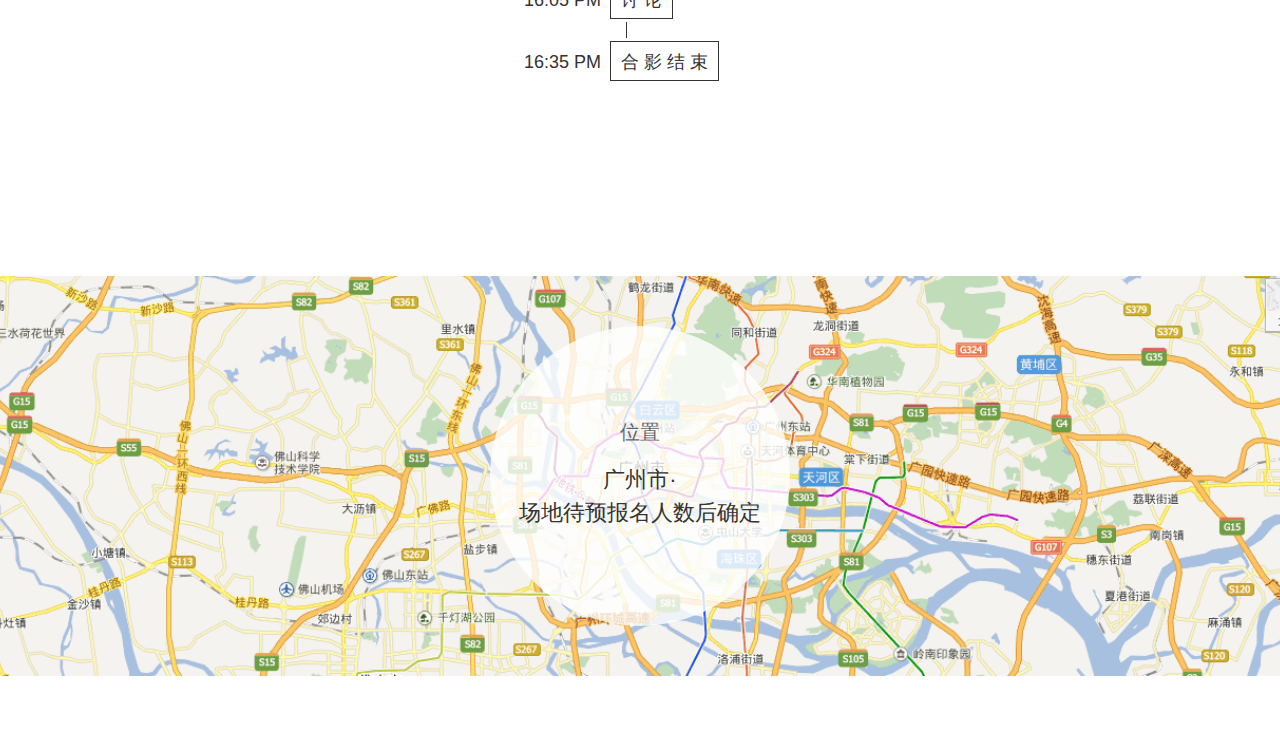
==== commit 8c055b8e: "111111111111111111" ====
--- a/index.html
+++ b/index.html
@@ -82,11 +82,11 @@
     </div>
     <div class="speaker-card right-card inverse-card col-md-6">
         <div class="speaker-avatar">
-            <img src="2.jpg" alt="邓鋆 @欧石南">
-        </div>
-        <div class="speaker-intro">
-            <p class="job">
-                邓鋆 @欧石南
+            <img src="2.jpg" alt="天地之灵 @欧石南">
+        </div>
+        <div class="speaker-intro">
+            <p class="job">
+                天地之灵 @欧石南
             </p>
             <p class="title">react native</p>
             <p class="desc">素材准备中...</p>
@@ -120,8 +120,8 @@
 </section>
 
 <section id="introduce" class="container">
-<h3>北京分享会现场图(30+人，此次广州分享会预计50-200人)</h3>  <img src="bjfxh1.jpg" height="100%" />
-<h3>截至1月14号部分报名公司(图片来源网络)</h3>
+<h3>北京分享会现场图(30+人，此次广州分享会预计100-150人)</h3>  <img src="bjfxh1.jpg" height="100%" />
+<h3>截至1月18号部分报名公司(图片来源网络)</h3>
 
 <img src="comlogo/0.png" width="100"  style="margin:10px" />
 <img src="comlogo/1.png" width="100"  style="margin:10px" />
@@ -161,6 +161,16 @@
 <img src="comlogo/35.png" width="100"  style="margin:10px" />
 <img src="comlogo/36.png" width="100"  style="margin:10px" /> 
 <img src="comlogo/37.png" width="100"  style="margin:10px" /> 
+<img src="comlogo/38.jpg" width="100"  style="margin:10px" /> 
+<img src="comlogo/39.jpg" width="100"  style="margin:10px" /> 
+<img src="comlogo/40.png" width="100"  style="margin:10px" /> 
+<img src="comlogo/41.jpg" width="100"  style="margin:10px" /> 
+<img src="comlogo/42.jpg" width="100"  style="margin:10px" /> 
+<img src="comlogo/43.png" width="100"  style="margin:10px" /> 
+<img src="comlogo/44.jpg" width="100"  style="margin:10px" /> 
+<img src="comlogo/45.jpg" width="100"  style="margin:10px" /> 
+<img src="comlogo/46.png" width="100"  style="margin:10px" /> 
+
 
 </section>
 
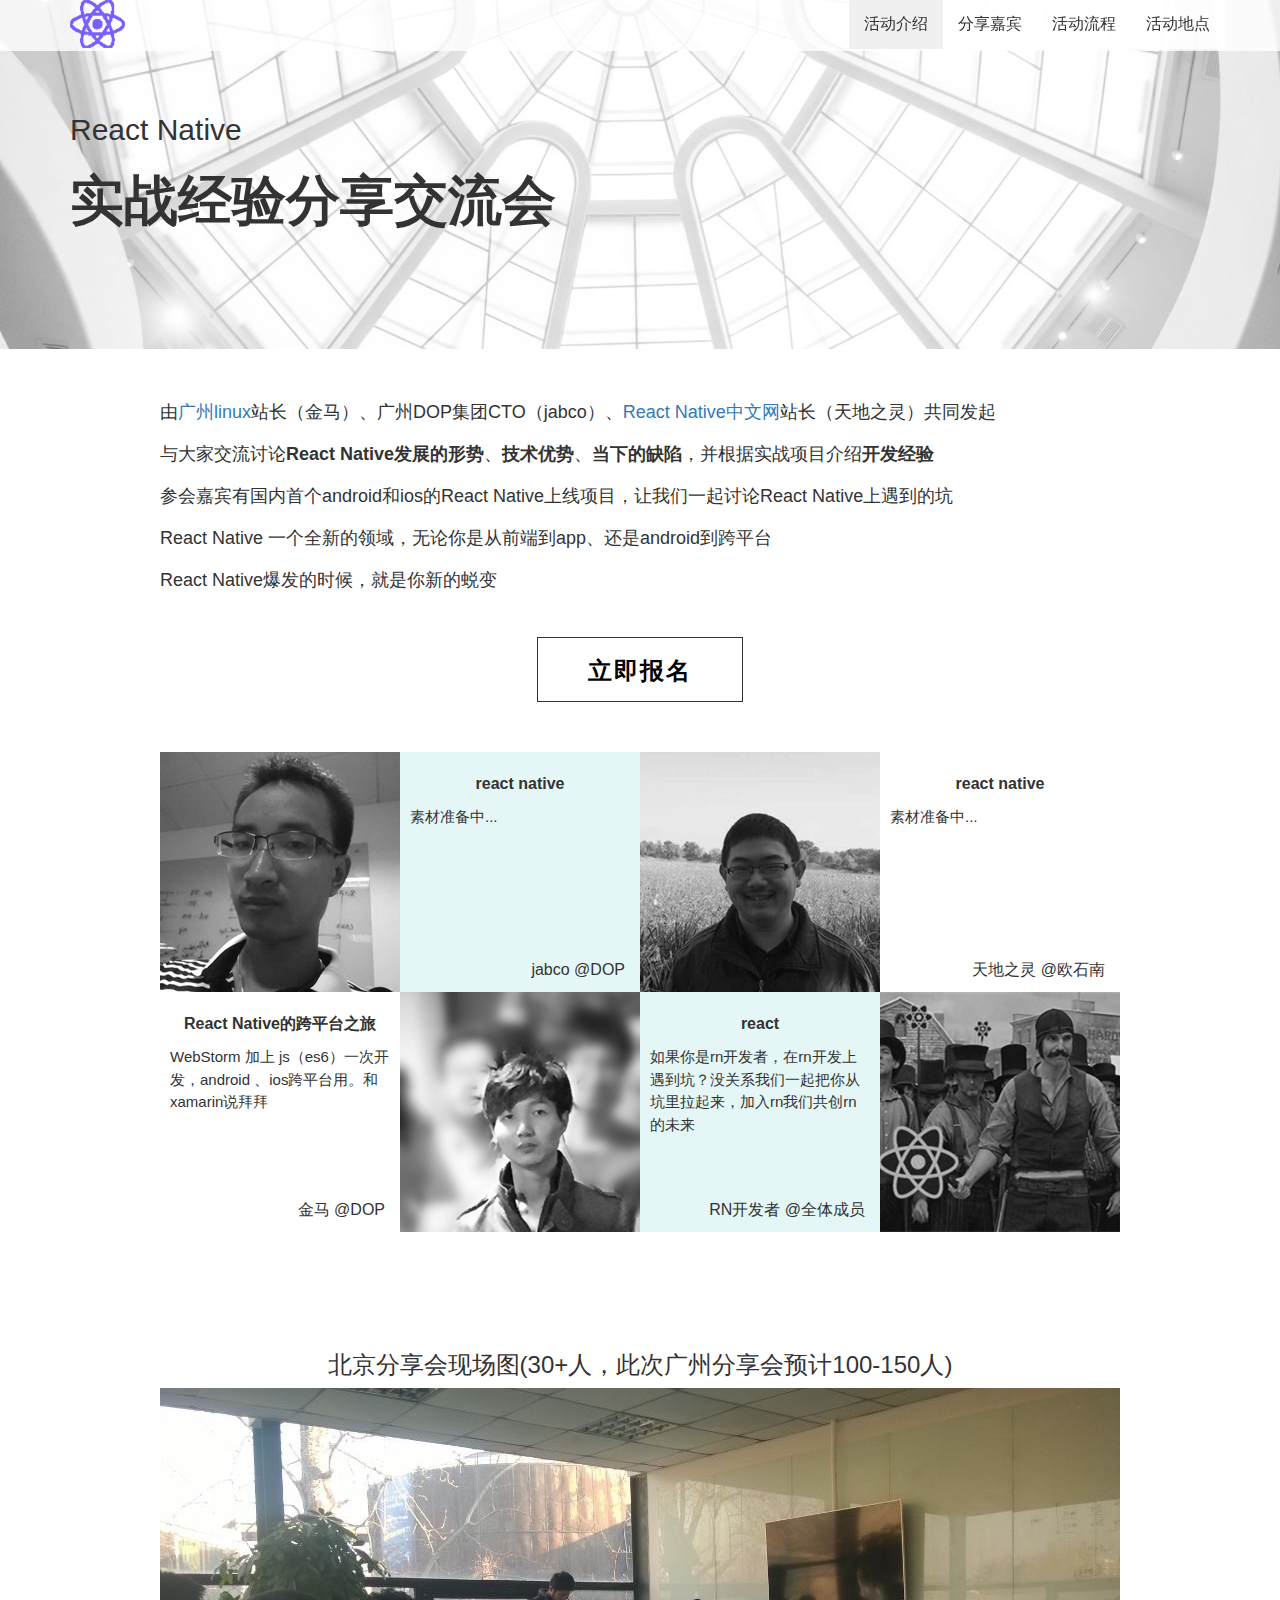
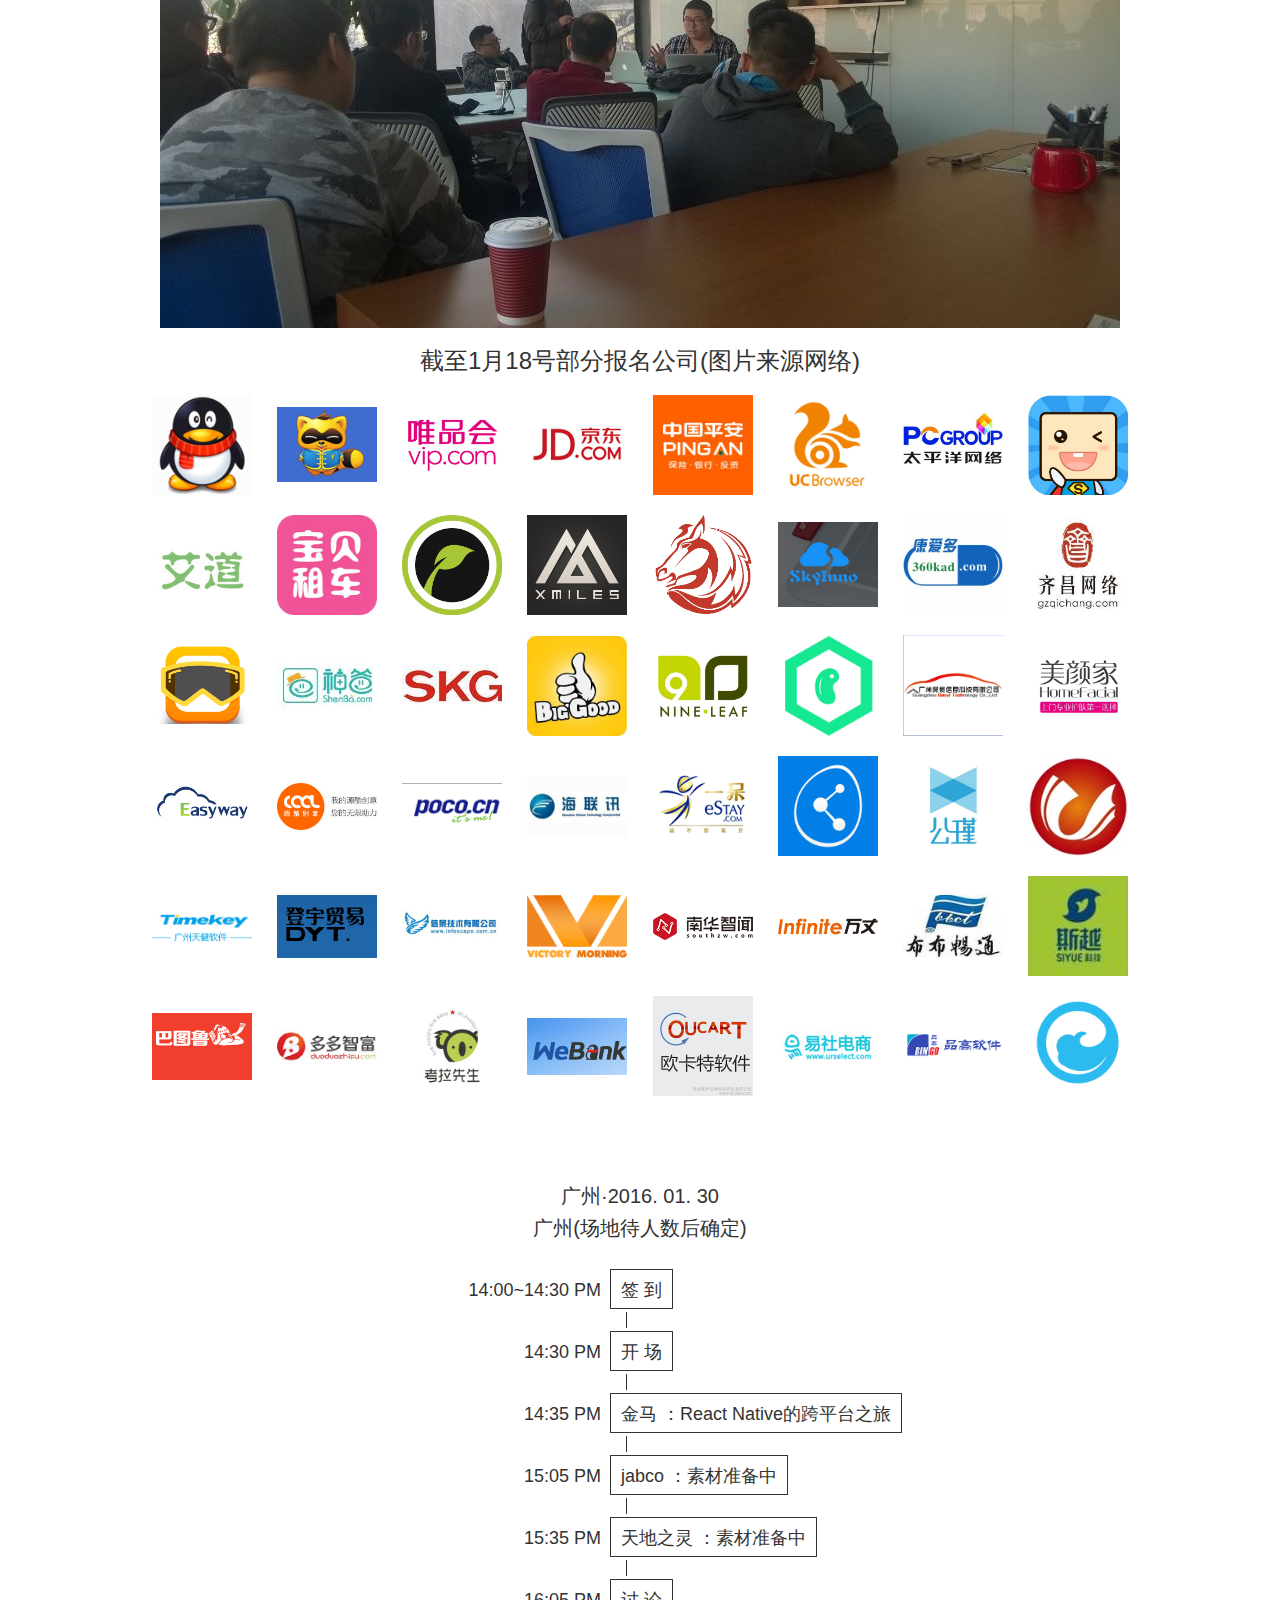
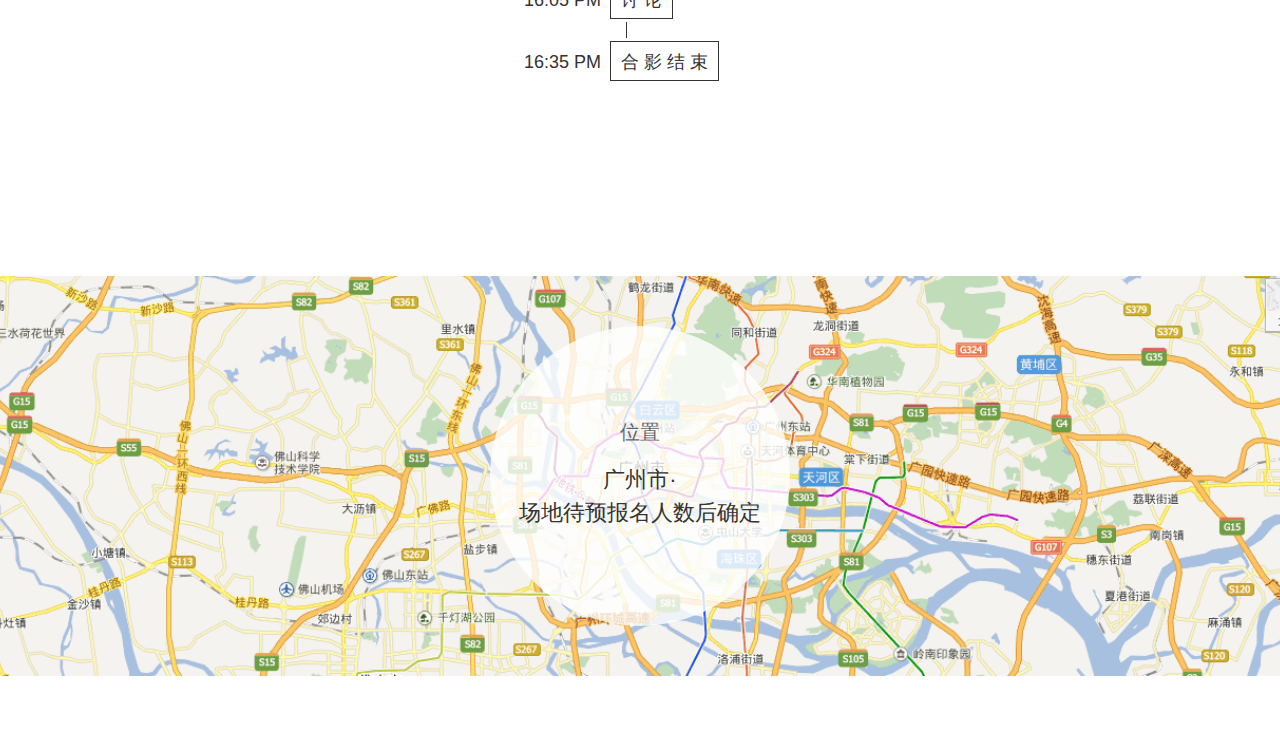
==== commit 6d74775f: "111111111111111111" ====
--- a/index.html
+++ b/index.html
@@ -128,12 +128,13 @@
 <img src="comlogo/2.jpg" width="100"  style="margin:10px" />
 <img src="comlogo/3.jpg" width="100"  style="margin:10px" />
 <img src="comlogo/4.jpg" width="100"  style="margin:10px" />
-<img src="comlogo/5.jpg" width="100"  style="margin:10px" />
+<img src="comlogo/5.png" width="100"  style="margin:10px" />
 <img src="comlogo/6.jpg" width="100"  style="margin:10px" />
+<img src="comlogo/10.jpg" width="100"  style="margin:10px" />
 <img src="comlogo/7.jpg" width="100"  style="margin:10px" />
 <img src="comlogo/8.jpg" width="100"  style="margin:10px" />
 <img src="comlogo/9.jpg" width="100"  style="margin:10px" />
-<img src="comlogo/10.jpg" width="100"  style="margin:10px" />
+
 <img src="comlogo/11.png" width="100"  style="margin:10px" />
 <img src="comlogo/12.png" width="100"  style="margin:10px" />
 <img src="comlogo/13.png" width="100"  style="margin:10px" />
@@ -170,6 +171,7 @@
 <img src="comlogo/44.jpg" width="100"  style="margin:10px" /> 
 <img src="comlogo/45.jpg" width="100"  style="margin:10px" /> 
 <img src="comlogo/46.png" width="100"  style="margin:10px" /> 
+<img src="comlogo/47.jpg" width="100"  style="margin:10px" /> 
 
 
 </section>
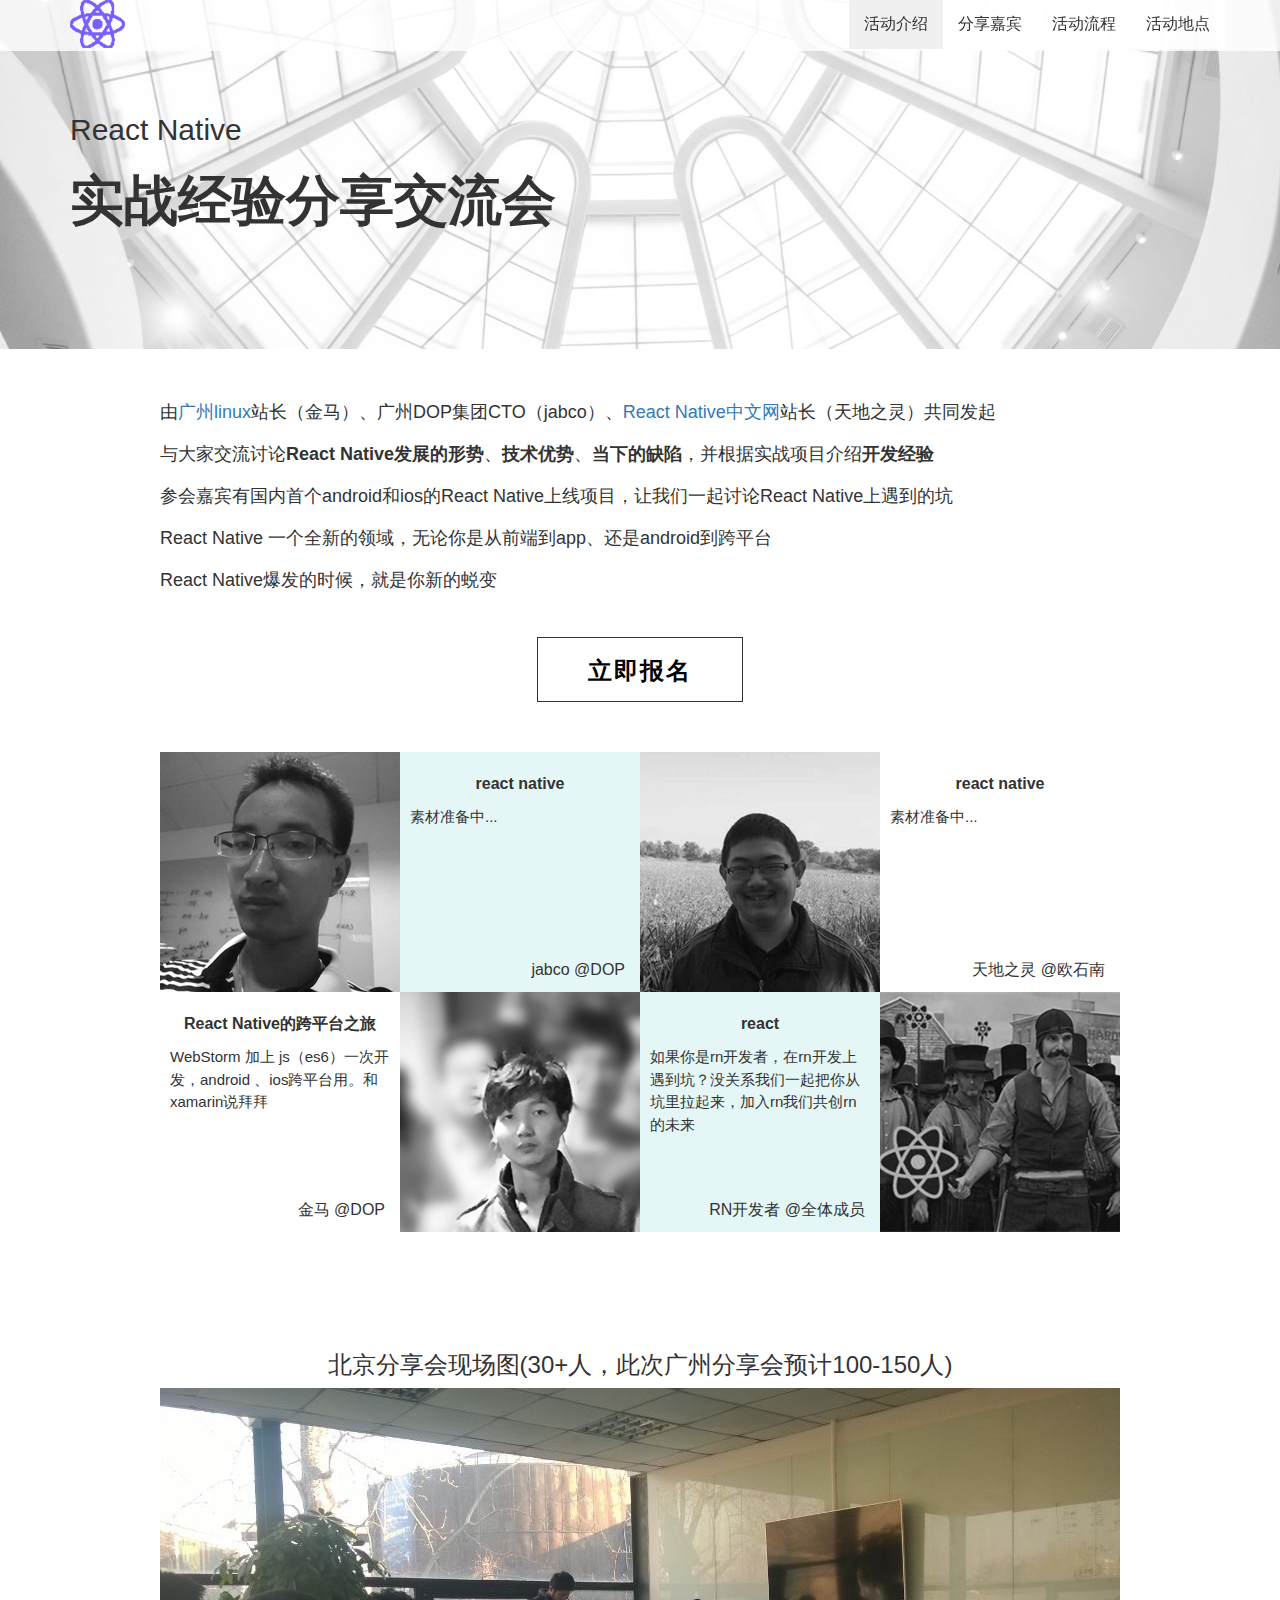
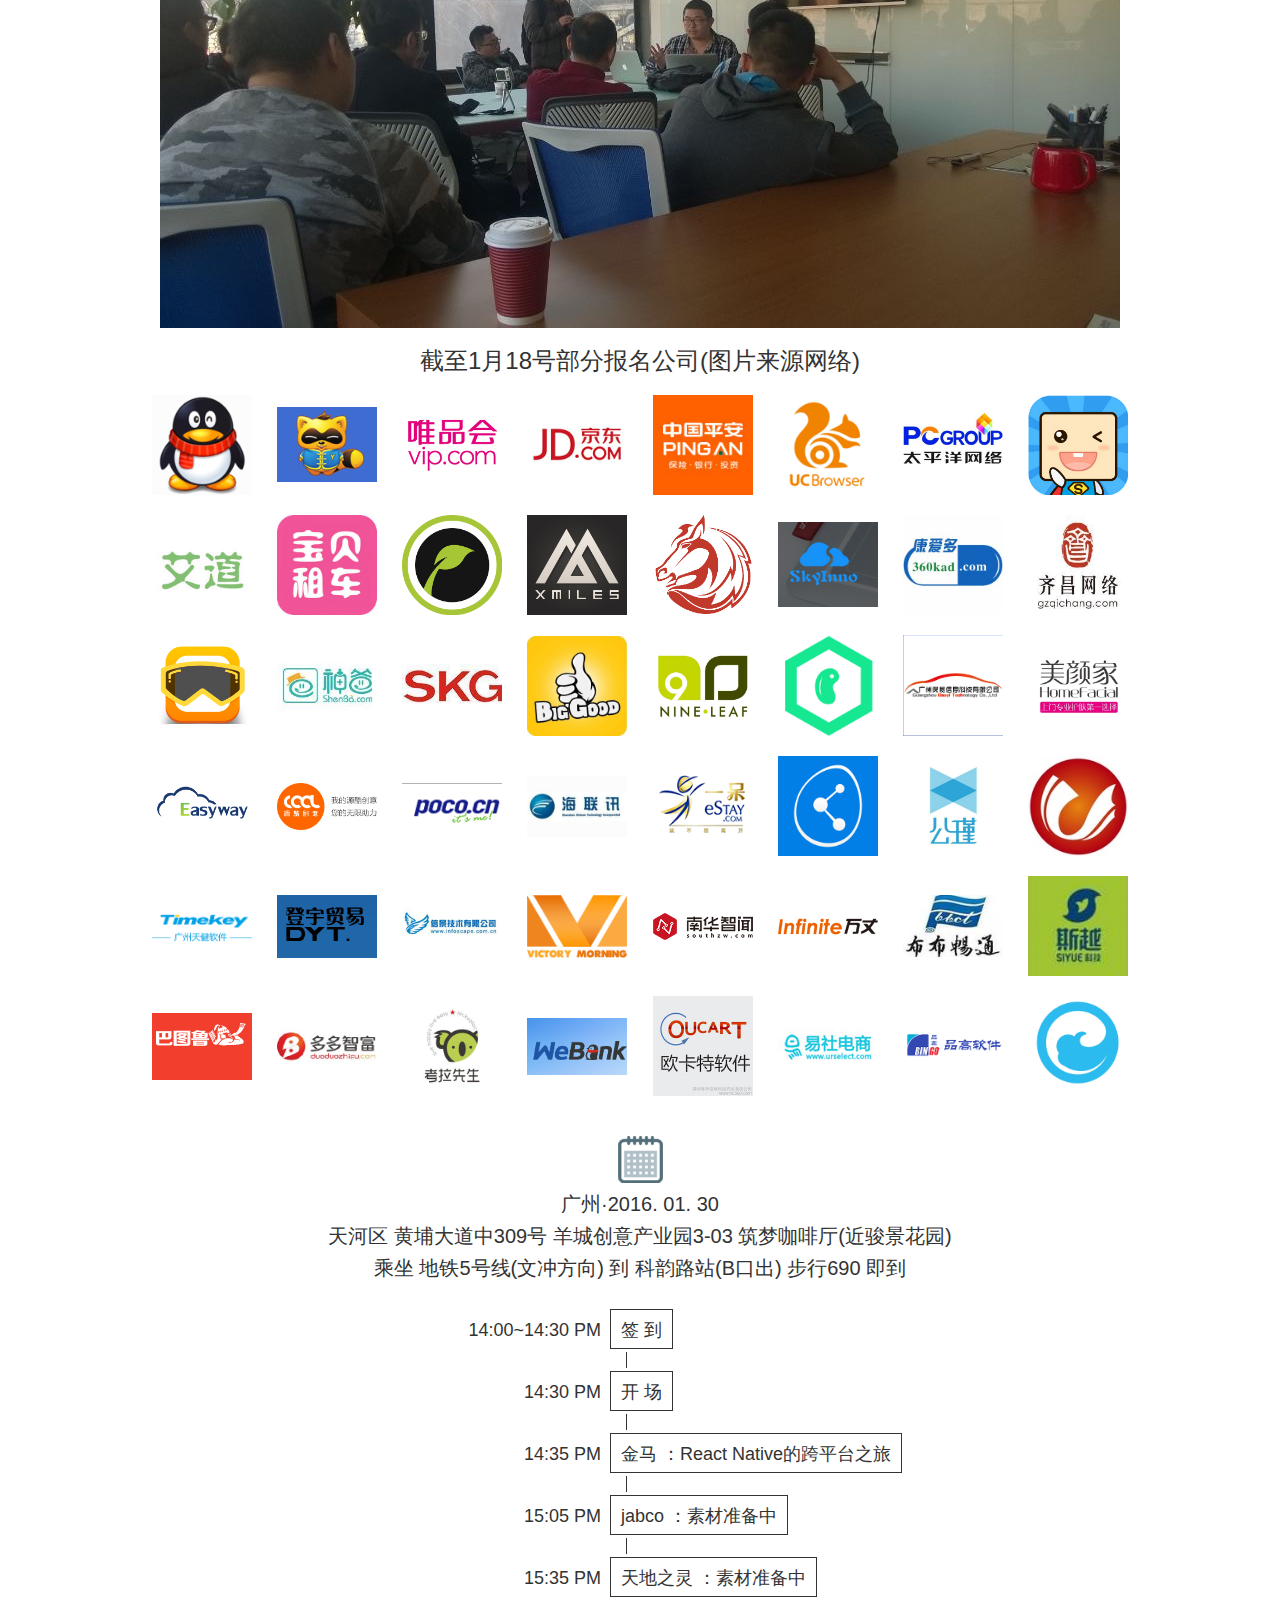
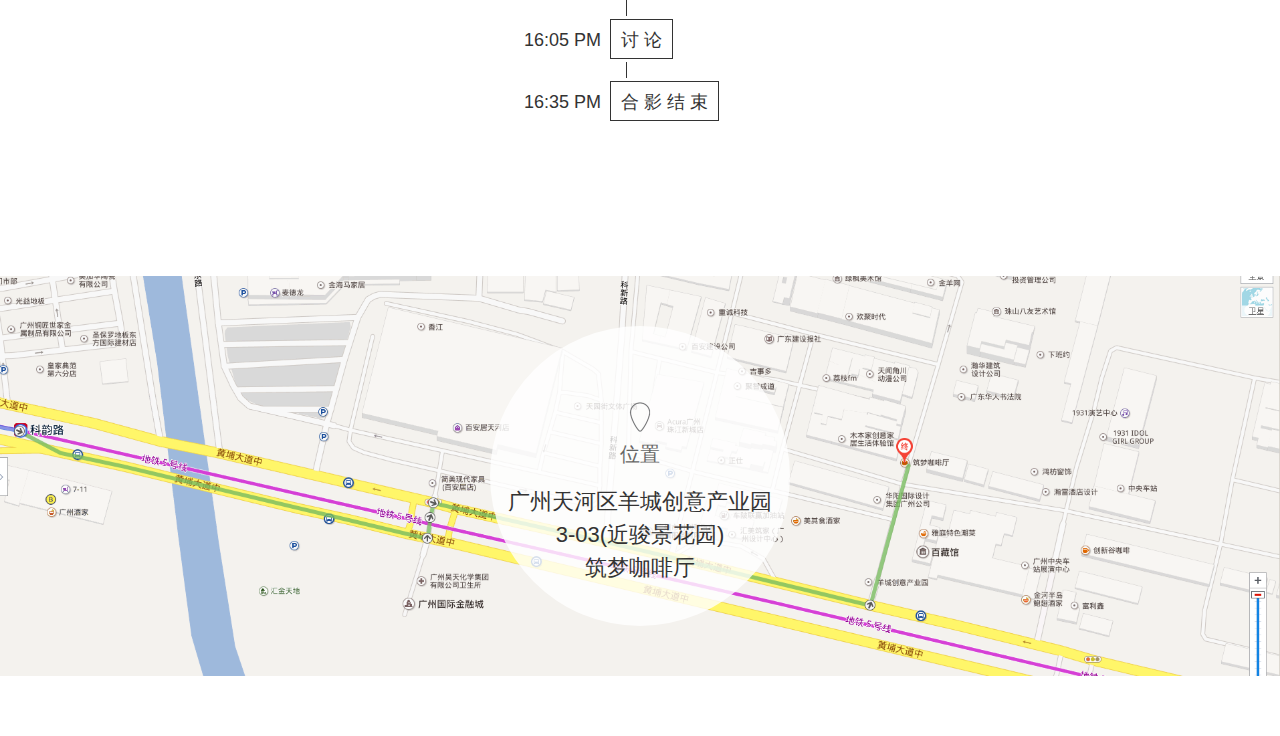
==== commit 09904d4d: "找场地好累啊" ====
--- a/index.html
+++ b/index.html
@@ -178,9 +178,11 @@
 
 <section id="arrangement" class="container">
     <h1>
-        <i class="iconfont">&#xe600;</i>
+	
+		<img src="calendar.png" width="45px"  style="margin:10px" /> <br> 
         <p>广州·2016. 01. 30</p>
-        <p>广州(场地待人数后确定)</p>
+        <p>天河区 黄埔大道中309号 羊城创意产业园3-03 筑梦咖啡厅(近骏景花园) </p>
+		<p>乘坐 地铁5号线(文冲方向) 到 科韵路站(B口出) 步行690 即到</p>
     </h1>
     <ul class="schedule">
         <li>
@@ -230,12 +232,12 @@
 <section id="position" class="container-fluid">
     <div class="map-info">
         <h1>
-            <i class="iconfont">&#xe601;</i>
+            <img src="location.png" width="22"  style="margin:10px" /> <br>
             位置
         </h1>
         <p>
-            广州市·<br/>
-            场地待预报名人数后确定<br/>
+			广州天河区羊城创意产业园<br/>3-03(近骏景花园)<br/>
+            筑梦咖啡厅<br/>
              
         </p>
     </div>
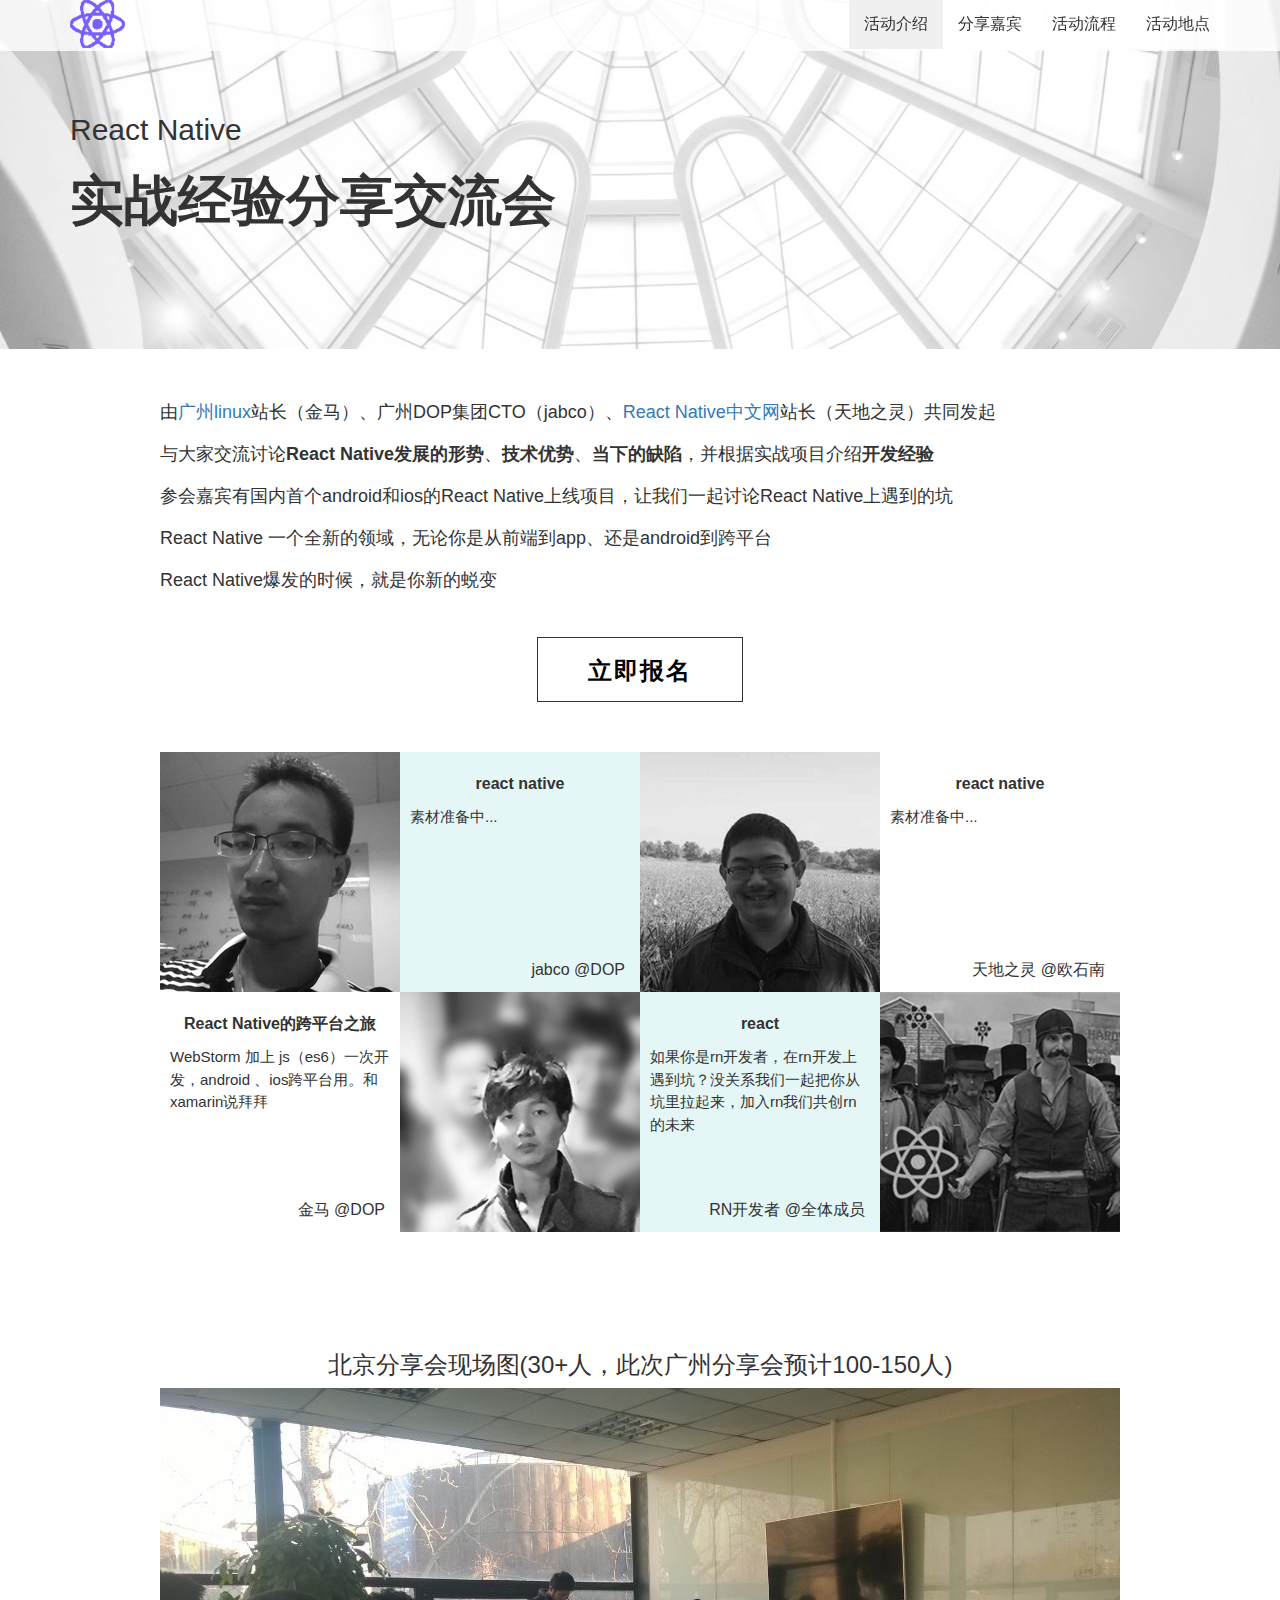
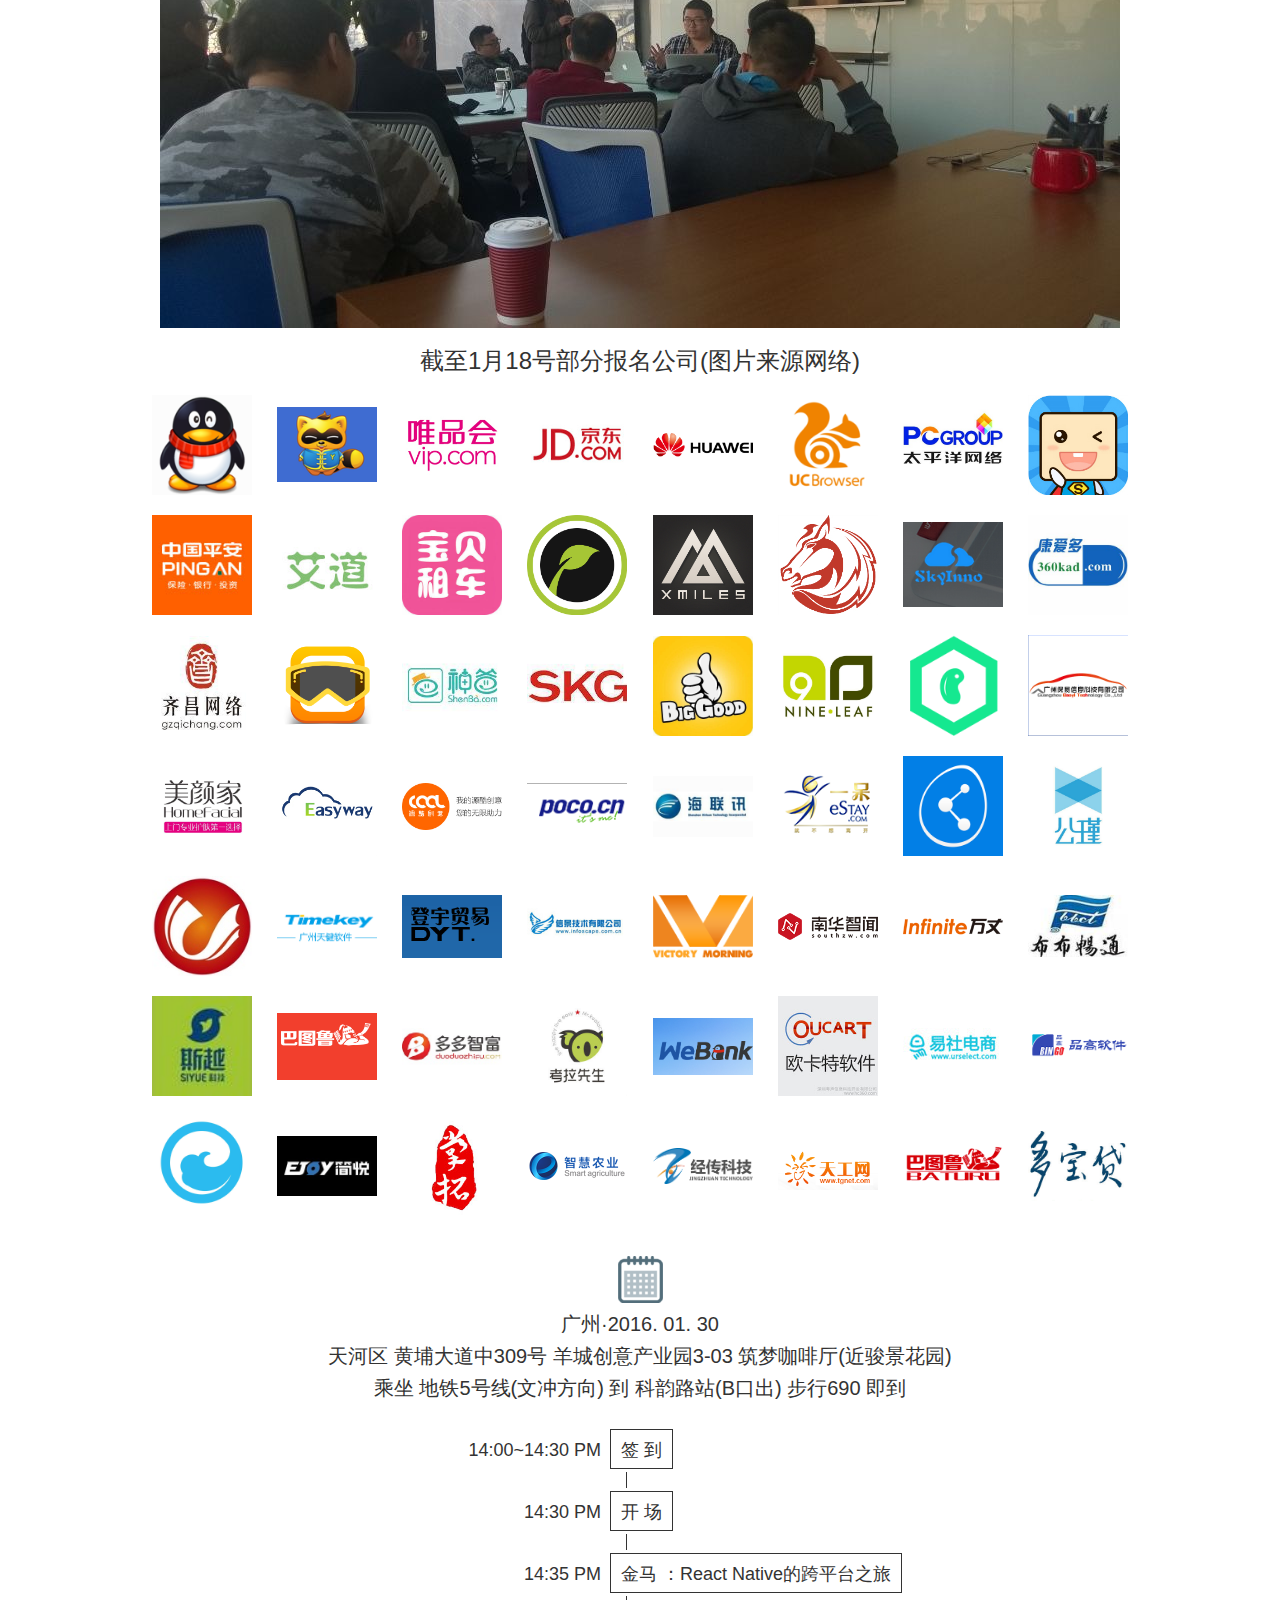
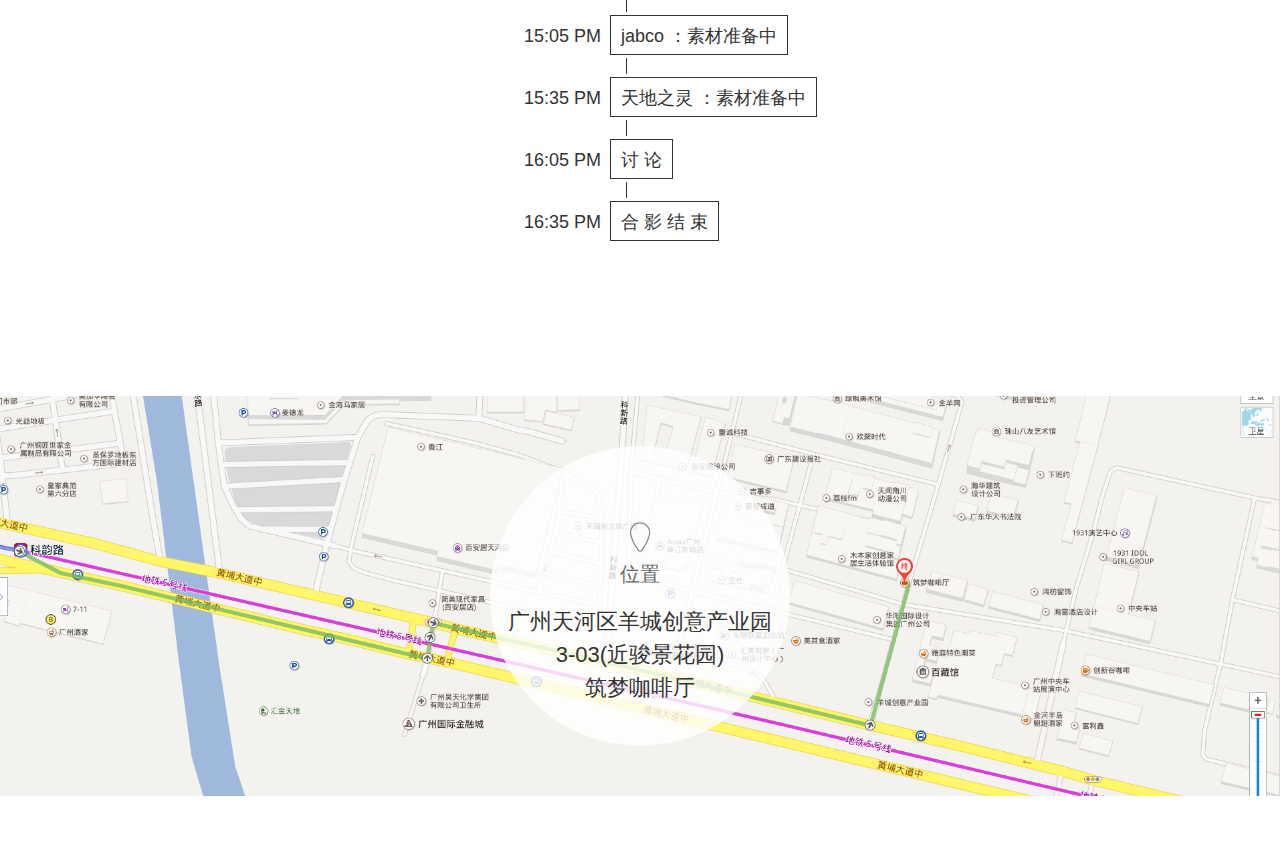
==== commit 6be76aa2: "1111111111111111" ====
--- a/index.html
+++ b/index.html
@@ -127,10 +127,13 @@
 <img src="comlogo/1.png" width="100"  style="margin:10px" />
 <img src="comlogo/2.jpg" width="100"  style="margin:10px" />
 <img src="comlogo/3.jpg" width="100"  style="margin:10px" />
-<img src="comlogo/4.jpg" width="100"  style="margin:10px" />
+
+<img src="comlogo/52.png" width="100"  style="margin:10px" /> 
 <img src="comlogo/5.png" width="100"  style="margin:10px" />
 <img src="comlogo/6.jpg" width="100"  style="margin:10px" />
+
 <img src="comlogo/10.jpg" width="100"  style="margin:10px" />
+<img src="comlogo/4.jpg" width="100"  style="margin:10px" />
 <img src="comlogo/7.jpg" width="100"  style="margin:10px" />
 <img src="comlogo/8.jpg" width="100"  style="margin:10px" />
 <img src="comlogo/9.jpg" width="100"  style="margin:10px" />
@@ -172,6 +175,13 @@
 <img src="comlogo/45.jpg" width="100"  style="margin:10px" /> 
 <img src="comlogo/46.png" width="100"  style="margin:10px" /> 
 <img src="comlogo/47.jpg" width="100"  style="margin:10px" /> 
+<img src="comlogo/48.jpg" width="100"  style="margin:10px" /> 
+<img src="comlogo/49.jpg" width="100"  style="margin:10px" /> 
+<img src="comlogo/50.png" width="100"  style="margin:10px" /> 
+<img src="comlogo/51.png" width="100"  style="margin:10px" /> 
+<img src="comlogo/53.png" width="100"  style="margin:10px" /> 
+<img src="comlogo/54.png" width="100"  style="margin:10px" /> 
+<img src="comlogo/55.jpg" width="100"  style="margin:10px" /> 
 
 
 </section>
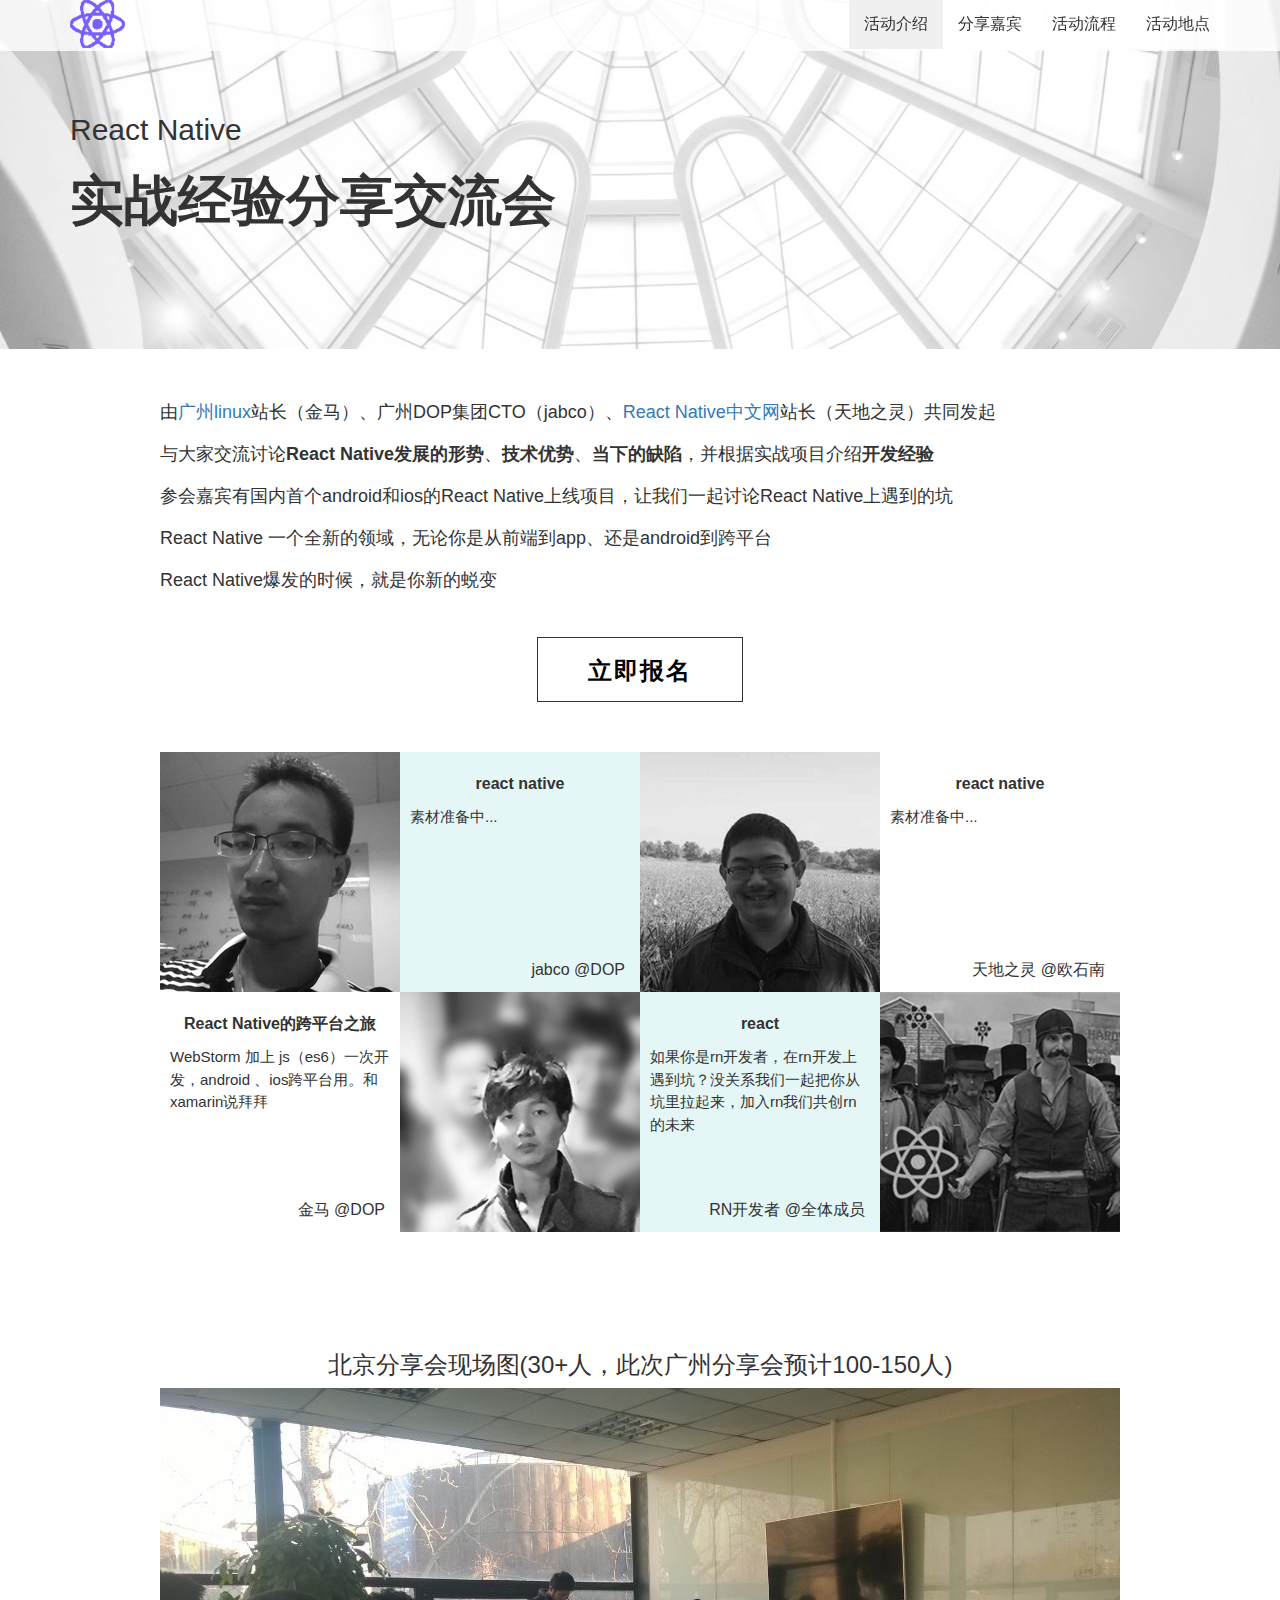
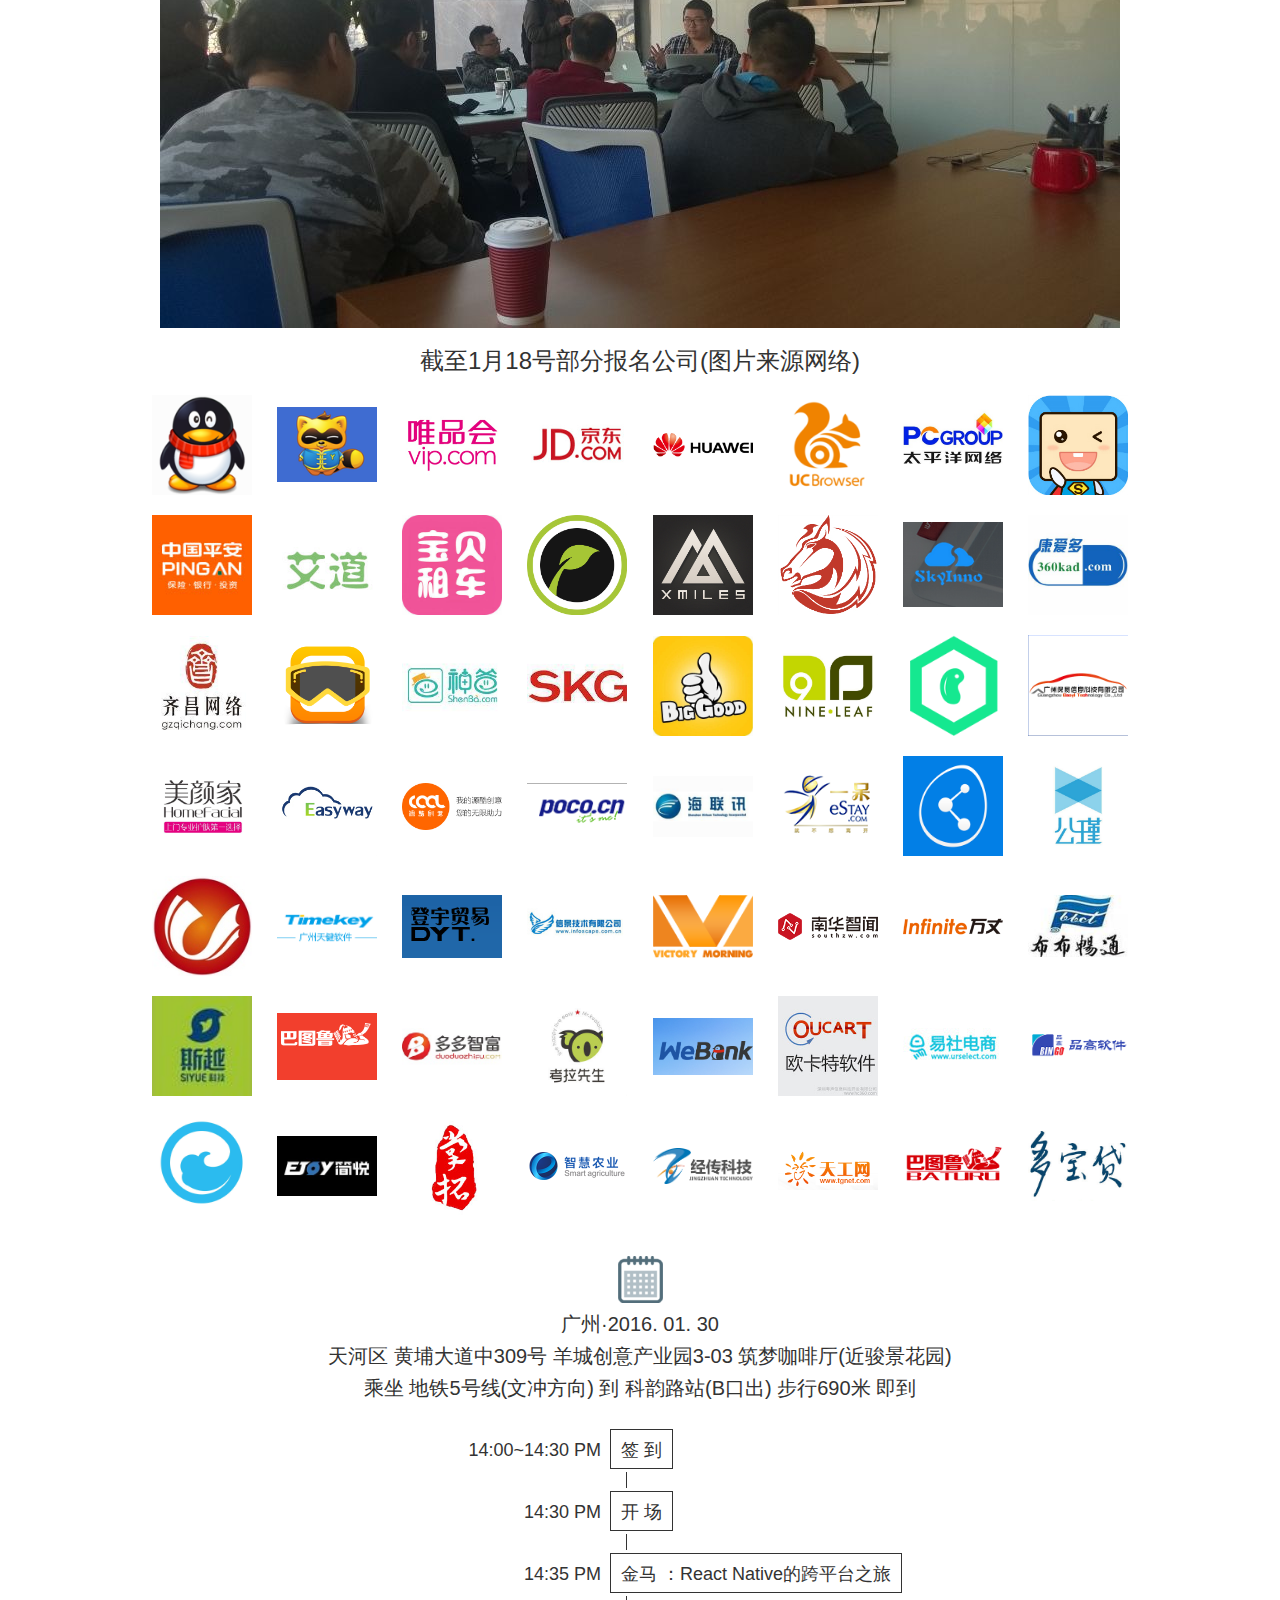
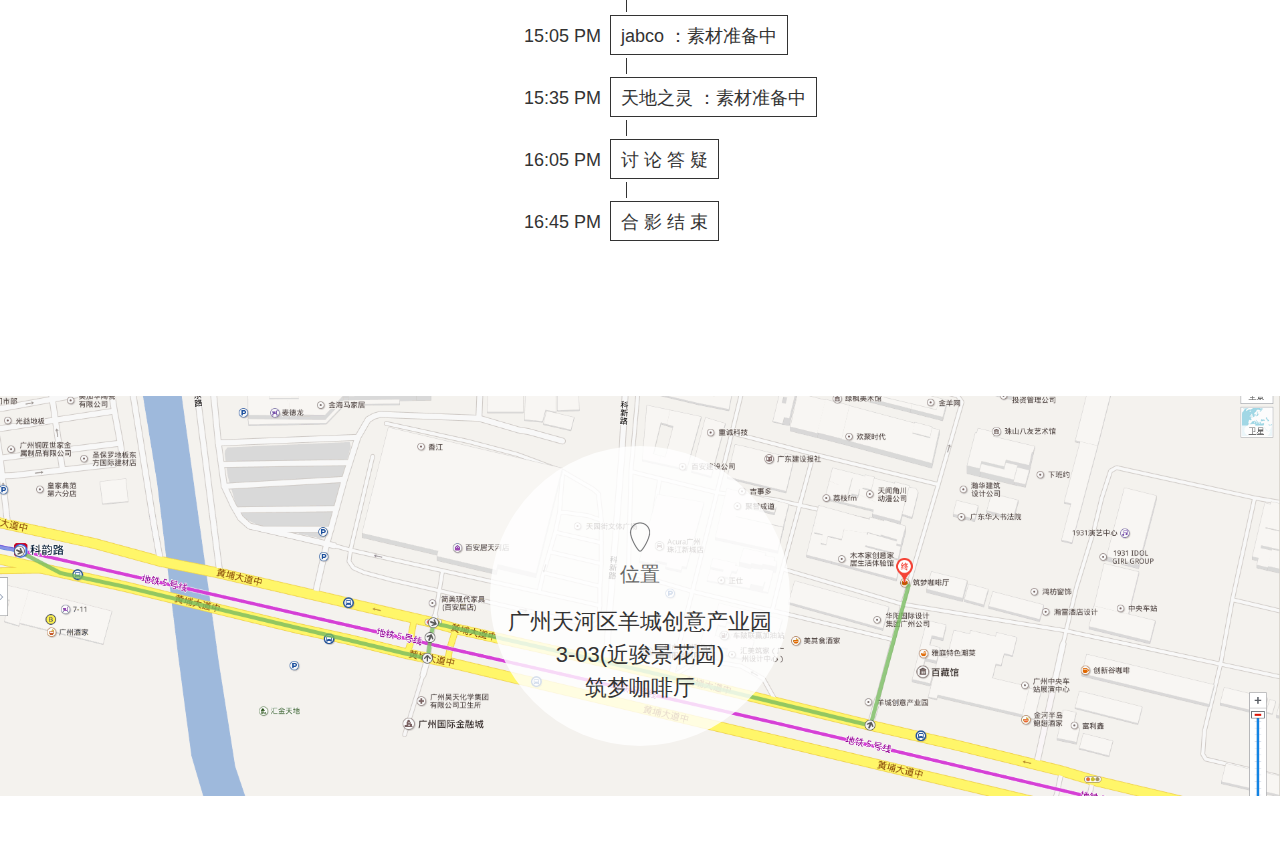
==== commit 86eb9907: "111111111111111" ====
--- a/index.html
+++ b/index.html
@@ -192,7 +192,7 @@
 		<img src="calendar.png" width="45px"  style="margin:10px" /> <br> 
         <p>广州·2016. 01. 30</p>
         <p>天河区 黄埔大道中309号 羊城创意产业园3-03 筑梦咖啡厅(近骏景花园) </p>
-		<p>乘坐 地铁5号线(文冲方向) 到 科韵路站(B口出) 步行690 即到</p>
+		<p>乘坐 地铁5号线(文冲方向) 到 科韵路站(B口出) 步行690米 即到</p>
     </h1>
     <ul class="schedule">
         <li>
@@ -227,14 +227,14 @@
         </li>  
         <li>
             <div class="item">
-                讨  论
+                讨  论 答 疑
                 <span class="time">16:05 PM</span>
             </div>
         </li>
         <li>
             <div class="item last">
                 合 影 结 束
-                <span class="time">16:35 PM</span>
+                <span class="time">16:45 PM</span>
             </div>
         </li>
     </ul>
